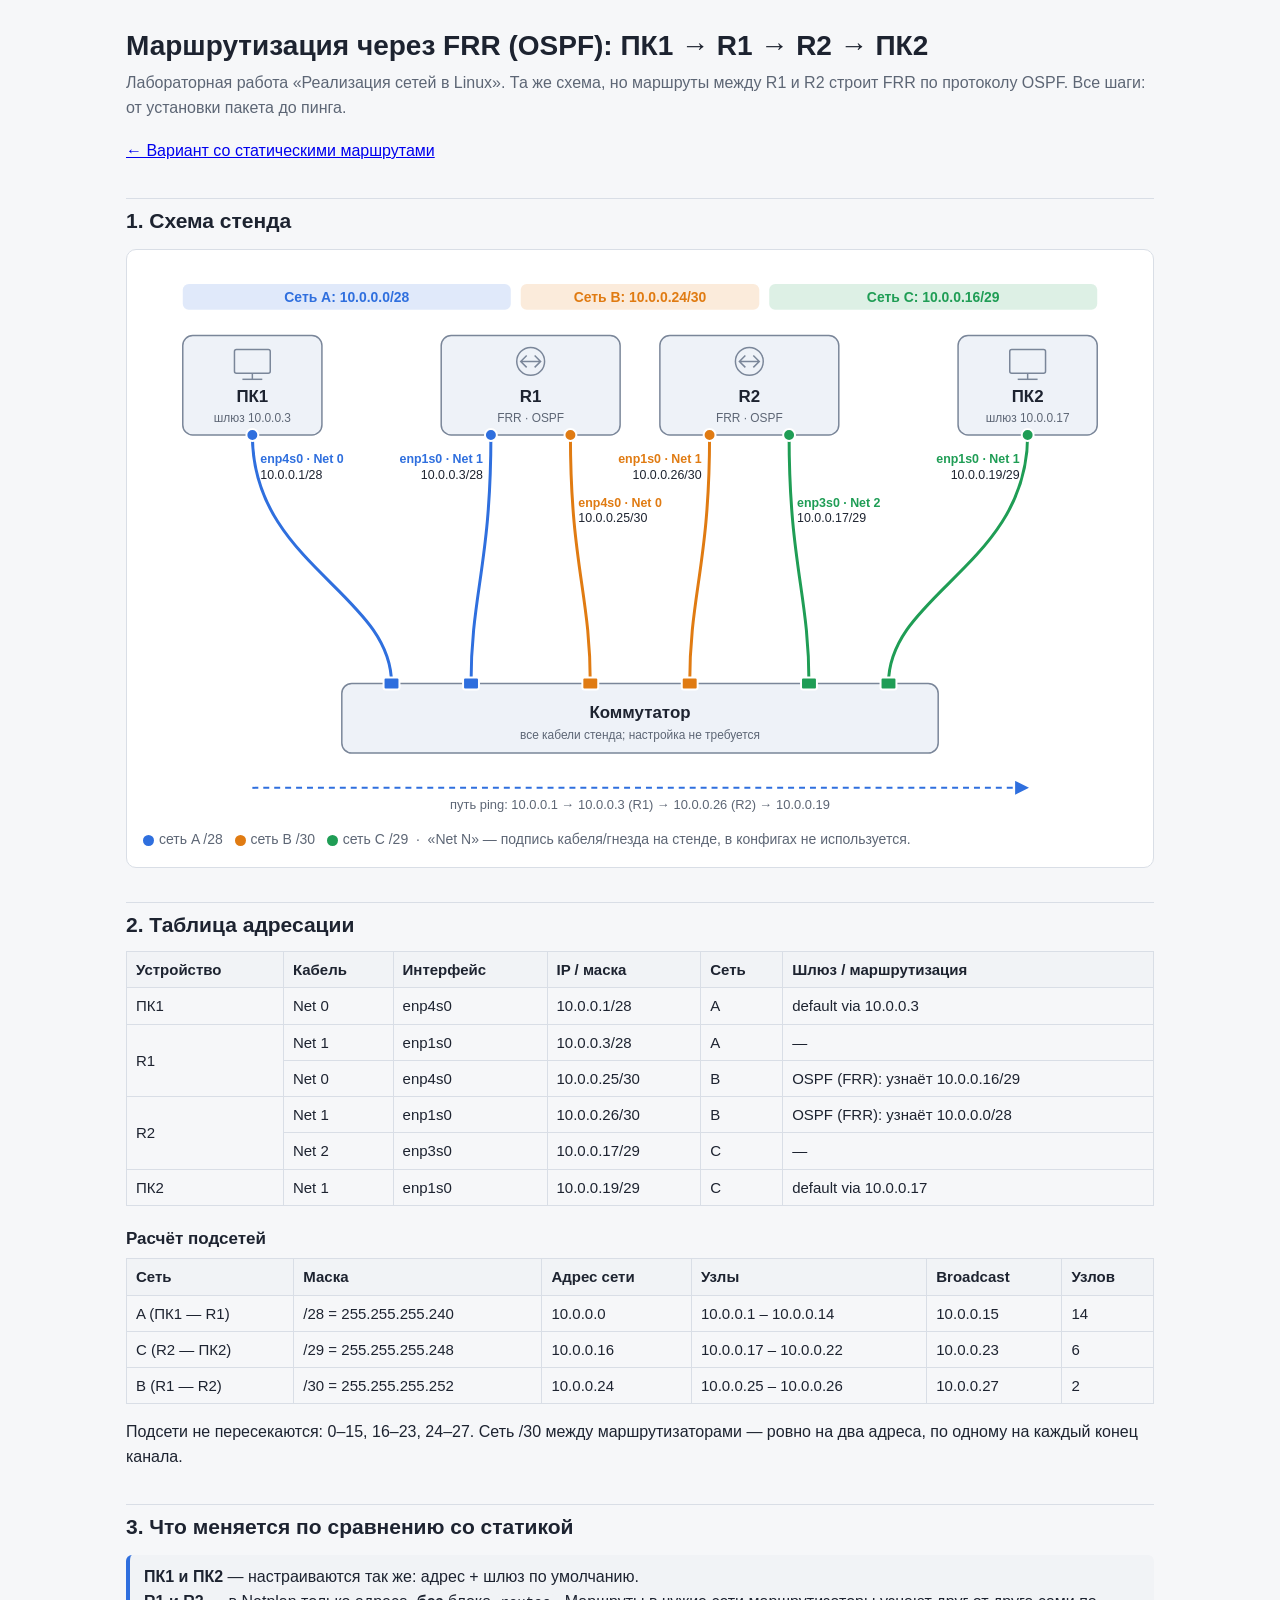
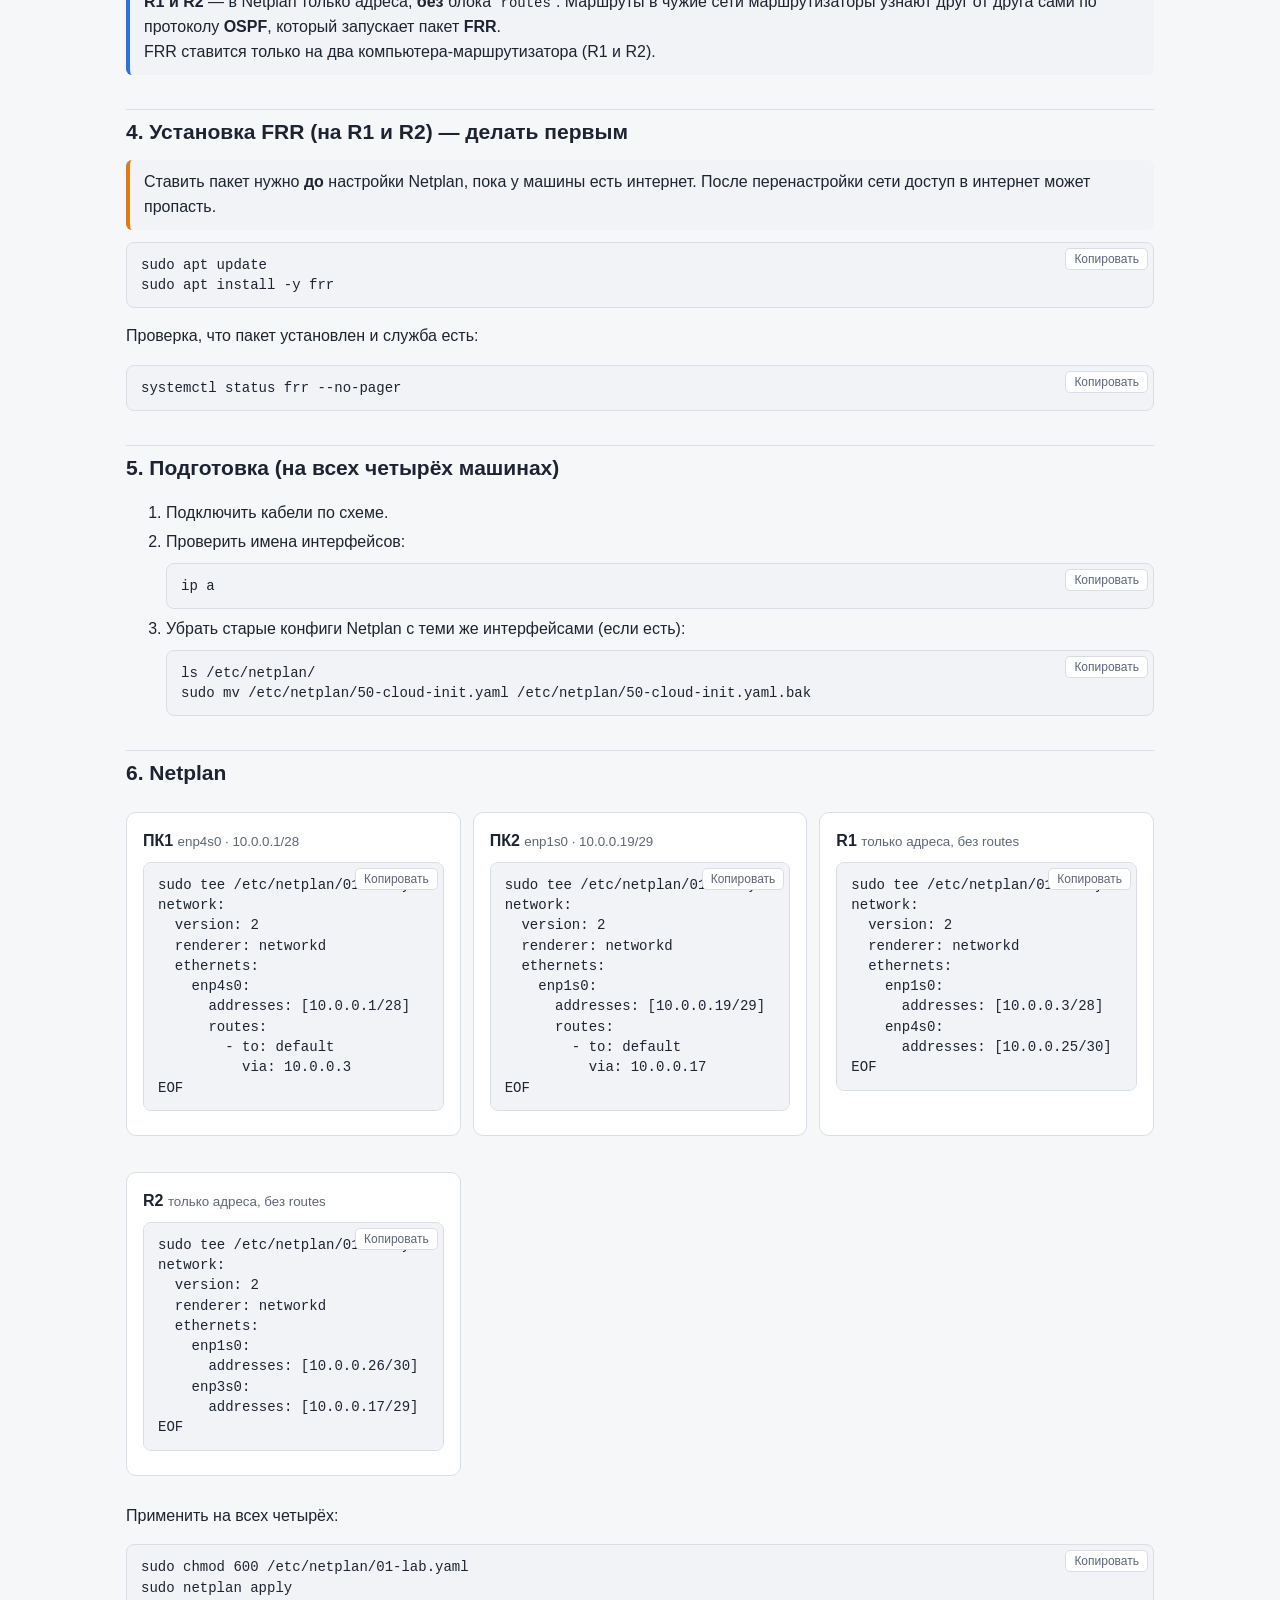
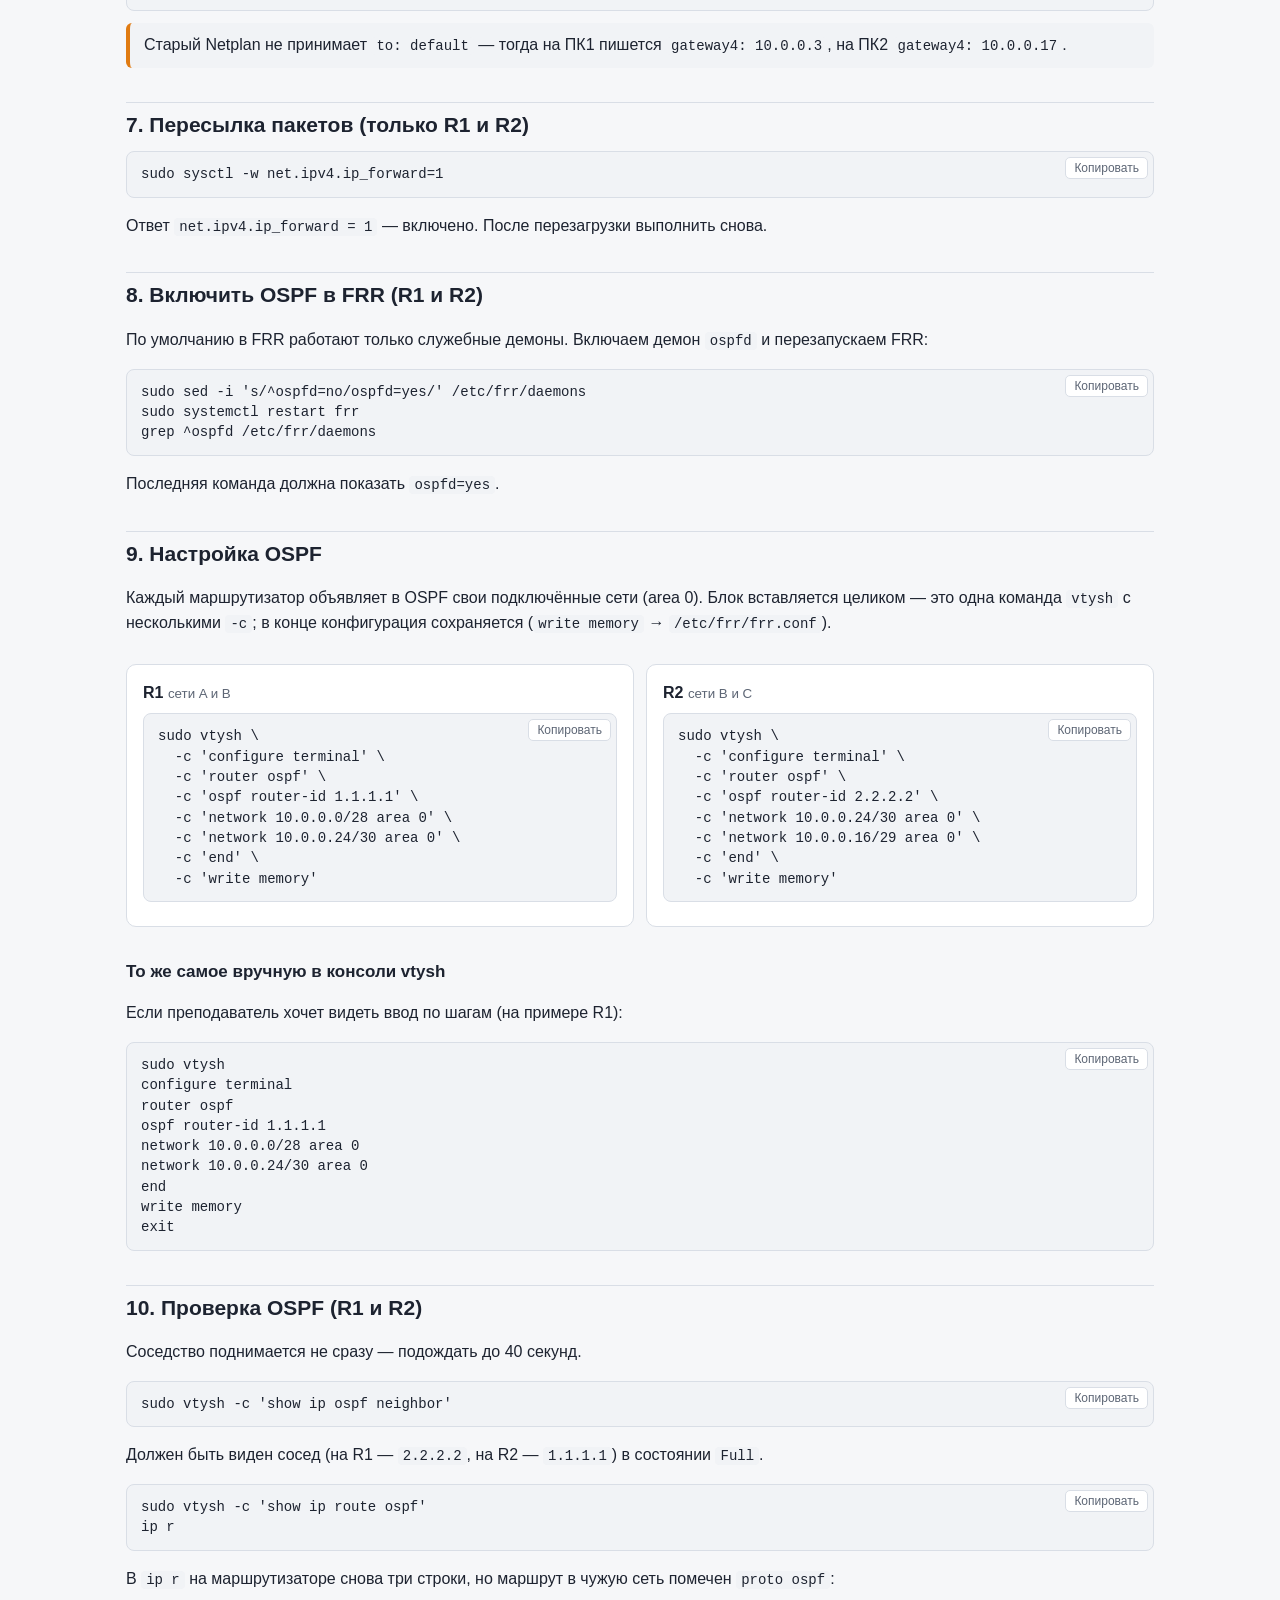
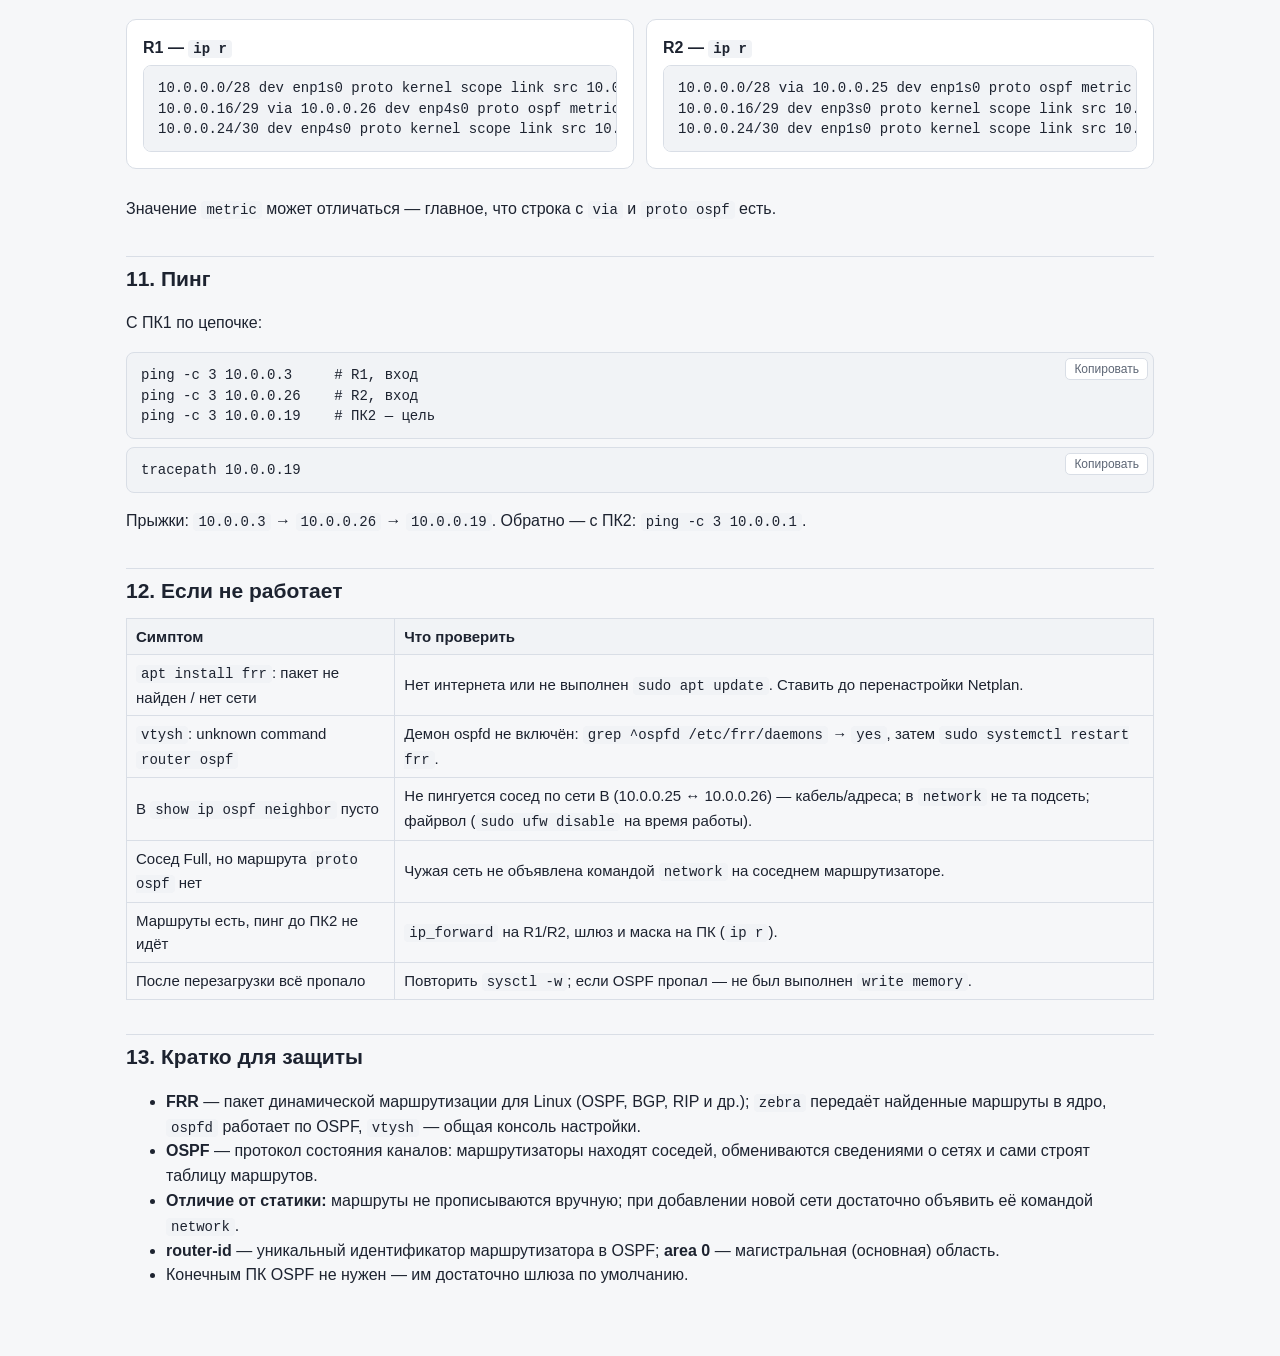
==== frr.html @ 41b683c4 "Гайд: маршрутизация через FRR (OSPF)" ====
<!doctype html>
<html lang="ru">
<head>
<meta charset="utf-8">
<meta name="viewport" content="width=device-width, initial-scale=1">
<title>Маршрутизация через FRR</title>
<style>
:root{
  --bg:#f6f7f9; --card:#ffffff; --text:#1d2330; --muted:#5d6675; --line:#d9dee6;
  --code:#f1f3f6; --accent:#2f6fde;
  --n28:#2f6fde; --n30:#e07b12; --n29:#1f9d55; --dev:#eef2f8; --devstroke:#7a8699;
}
@media (prefers-color-scheme: dark){
  :root:not([data-theme="light"]){
    --bg:#14171c; --card:#1c2027; --text:#e6e9ee; --muted:#9aa3b2; --line:#323946;
    --code:#242a33; --accent:#6c9cff;
    --n28:#6c9cff; --n30:#ffa64d; --n29:#4fd18b; --dev:#262c36; --devstroke:#7d889b;
  }
}
*{box-sizing:border-box}
body{margin:0;background:var(--bg);color:var(--text);font:16px/1.55 "Segoe UI",Roboto,Arial,sans-serif}
main{max-width:1060px;margin:0 auto;padding:24px 16px 60px}
h1{font-size:28px;margin:0 0 4px}
h2{font-size:21px;margin:34px 0 10px;padding-top:6px;border-top:1px solid var(--line)}
h3{font-size:17px;margin:20px 0 6px}
.sub{color:var(--muted);margin:0 0 18px}
.card{background:var(--card);border:1px solid var(--line);border-radius:10px;padding:16px;margin:12px 0}
table{border-collapse:collapse;width:100%;font-size:15px}
th,td{border:1px solid var(--line);padding:6px 9px;text-align:left}
th{background:var(--code)}
.tbl{overflow-x:auto}
code{background:var(--code);padding:1px 5px;border-radius:4px;font-family:Consolas,"Cascadia Mono",monospace;font-size:14px}
.pre{position:relative;margin:8px 0}
pre{background:var(--code);border:1px solid var(--line);border-radius:8px;padding:12px 14px;overflow-x:auto;margin:0;
    font-family:Consolas,"Cascadia Mono",monospace;font-size:14px;line-height:1.45}
.copy{position:absolute;top:6px;right:6px;font-size:12px;padding:3px 8px;border:1px solid var(--line);
      border-radius:5px;background:var(--card);color:var(--muted);cursor:pointer}
.copy:hover{color:var(--text)}
.dot{display:inline-block;width:11px;height:11px;border-radius:50%;margin-right:5px;vertical-align:middle}
.note{border-left:4px solid var(--accent);background:var(--code);padding:10px 14px;border-radius:6px;margin:12px 0}
.warn{border-left-color:var(--n30)}
.grid{display:grid;grid-template-columns:repeat(auto-fit,minmax(300px,1fr));gap:12px}
.dev-title{font-weight:600;margin:0 0 4px}
.dev-title small{color:var(--muted);font-weight:400}
svg{width:100%;height:auto;display:block}
svg text{fill:var(--text);font-family:"Segoe UI",Roboto,Arial,sans-serif}
svg .muted{fill:var(--muted)}
ol li{margin:4px 0}
@media print{.copy{display:none}body{background:#fff}}
</style>
</head>
<body>
<main>
<h1>Маршрутизация через FRR (OSPF): ПК1 → R1 → R2 → ПК2</h1>
<p class="sub">Лабораторная работа «Реализация сетей в Linux». Та же схема, но маршруты между R1 и R2 строит FRR по протоколу OSPF. Все шаги: от установки пакета до пинга.</p>
<p class="sub"><a href="./">← Вариант со статическими маршрутами</a></p>


<h2>1. Схема стенда</h2>
<div class="card">
<svg viewBox="0 0 1000 560" role="img" aria-label="Схема: ПК1, маршрутизаторы R1 и R2, ПК2, все кабели подключены к коммутатору">
  <!-- Логические подсети (полосы сверху) -->
  <rect x="40" y="18" width="330" height="26" rx="6" fill="var(--n28)" opacity=".15"/>
  <text x="205" y="36" text-anchor="middle" font-size="14" font-weight="600" fill="var(--n28)" style="fill:var(--n28)">Сеть A: 10.0.0.0/28</text>
  <rect x="380" y="18" width="240" height="26" rx="6" fill="var(--n30)" opacity=".15"/>
  <text x="500" y="36" text-anchor="middle" font-size="14" font-weight="600" style="fill:var(--n30)">Сеть B: 10.0.0.24/30</text>
  <rect x="630" y="18" width="330" height="26" rx="6" fill="var(--n29)" opacity=".15"/>
  <text x="795" y="36" text-anchor="middle" font-size="14" font-weight="600" style="fill:var(--n29)">Сеть C: 10.0.0.16/29</text>

  <!-- Кабели к коммутатору -->
  <g stroke-width="3" fill="none">
    <path d="M110 170 C110 300 250 330 250 420" stroke="var(--n28)"/>
    <path d="M350 170 C350 300 330 330 330 420" stroke="var(--n28)"/>
    <path d="M430 170 C430 300 450 330 450 420" stroke="var(--n30)"/>
    <path d="M570 170 C570 300 550 330 550 420" stroke="var(--n30)"/>
    <path d="M650 170 C650 300 670 330 670 420" stroke="var(--n29)"/>
    <path d="M890 170 C890 300 750 330 750 420" stroke="var(--n29)"/>
  </g>

  <!-- Устройства -->
  <g stroke="var(--devstroke)" stroke-width="1.5" fill="var(--dev)">
    <rect x="40" y="70" width="140" height="100" rx="10"/>
    <rect x="300" y="70" width="180" height="100" rx="10"/>
    <rect x="520" y="70" width="180" height="100" rx="10"/>
    <rect x="820" y="70" width="140" height="100" rx="10"/>
  </g>
  <!-- значки -->
  <g stroke="var(--devstroke)" stroke-width="1.5" fill="none">
    <rect x="92" y="84" width="36" height="24" rx="2"/><line x1="110" y1="108" x2="110" y2="114"/><line x1="100" y1="114" x2="120" y2="114"/>
    <rect x="872" y="84" width="36" height="24" rx="2"/><line x1="890" y1="108" x2="890" y2="114"/><line x1="880" y1="114" x2="900" y2="114"/>
    <circle cx="390" cy="96" r="14"/><path d="M380 96h20M394 90l6 6-6 6M386 90l-6 6 6 6"/>
    <circle cx="610" cy="96" r="14"/><path d="M600 96h20M614 90l6 6-6 6M606 90l-6 6 6 6"/>
  </g>
  <text x="110" y="137" text-anchor="middle" font-size="17" font-weight="700">ПК1</text>
  <text x="110" y="157" text-anchor="middle" font-size="12" class="muted">шлюз 10.0.0.3</text>
  <text x="390" y="137" text-anchor="middle" font-size="17" font-weight="700">R1</text>
  <text x="390" y="157" text-anchor="middle" font-size="12" class="muted">FRR · OSPF</text>
  <text x="610" y="137" text-anchor="middle" font-size="17" font-weight="700">R2</text>
  <text x="610" y="157" text-anchor="middle" font-size="12" class="muted">FRR · OSPF</text>
  <text x="890" y="137" text-anchor="middle" font-size="17" font-weight="700">ПК2</text>
  <text x="890" y="157" text-anchor="middle" font-size="12" class="muted">шлюз 10.0.0.17</text>

  <!-- Порты на устройствах -->
  <g stroke="var(--card)" stroke-width="2">
    <circle cx="110" cy="170" r="6" fill="var(--n28)"/>
    <circle cx="350" cy="170" r="6" fill="var(--n28)"/>
    <circle cx="430" cy="170" r="6" fill="var(--n30)"/>
    <circle cx="570" cy="170" r="6" fill="var(--n30)"/>
    <circle cx="650" cy="170" r="6" fill="var(--n29)"/>
    <circle cx="890" cy="170" r="6" fill="var(--n29)"/>
  </g>

  <!-- Подписи интерфейсов -->
  <g font-size="12.5">
    <text x="118" y="198" font-weight="700" style="fill:var(--n28)">enp4s0 · Net 0</text>
    <text x="118" y="214">10.0.0.1/28</text>

    <text x="342" y="198" text-anchor="end" font-weight="700" style="fill:var(--n28)">enp1s0 · Net 1</text>
    <text x="342" y="214" text-anchor="end">10.0.0.3/28</text>

    <text x="438" y="242" font-weight="700" style="fill:var(--n30)">enp4s0 · Net 0</text>
    <text x="438" y="258">10.0.0.25/30</text>

    <text x="562" y="198" text-anchor="end" font-weight="700" style="fill:var(--n30)">enp1s0 · Net 1</text>
    <text x="562" y="214" text-anchor="end">10.0.0.26/30</text>

    <text x="658" y="242" font-weight="700" style="fill:var(--n29)">enp3s0 · Net 2</text>
    <text x="658" y="258">10.0.0.17/29</text>

    <text x="882" y="198" text-anchor="end" font-weight="700" style="fill:var(--n29)">enp1s0 · Net 1</text>
    <text x="882" y="214" text-anchor="end">10.0.0.19/29</text>
  </g>

  <!-- Коммутатор -->
  <rect x="200" y="420" width="600" height="70" rx="10" fill="var(--dev)" stroke="var(--devstroke)" stroke-width="1.5"/>
  <g stroke="var(--card)" stroke-width="2">
    <rect x="242" y="414" width="16" height="12" rx="2" fill="var(--n28)"/>
    <rect x="322" y="414" width="16" height="12" rx="2" fill="var(--n28)"/>
    <rect x="442" y="414" width="16" height="12" rx="2" fill="var(--n30)"/>
    <rect x="542" y="414" width="16" height="12" rx="2" fill="var(--n30)"/>
    <rect x="662" y="414" width="16" height="12" rx="2" fill="var(--n29)"/>
    <rect x="742" y="414" width="16" height="12" rx="2" fill="var(--n29)"/>
  </g>
  <text x="500" y="455" text-anchor="middle" font-size="17" font-weight="700">Коммутатор</text>
  <text x="500" y="476" text-anchor="middle" font-size="12" class="muted">все кабели стенда; настройка не требуется</text>

  <!-- Путь пинга -->
  <g font-size="13">
    <path d="M110 525 H890" stroke="var(--accent)" stroke-width="2" stroke-dasharray="6 5" fill="none" marker-end="url(#arr)"/>
    <text x="500" y="546" text-anchor="middle" class="muted">путь ping: 10.0.0.1 → 10.0.0.3 (R1) → 10.0.0.26 (R2) → 10.0.0.19</text>
  </g>
  <defs><marker id="arr" viewBox="0 0 10 10" refX="9" refY="5" markerWidth="7" markerHeight="7" orient="auto"><path d="M0 0L10 5L0 10z" fill="var(--accent)"/></marker></defs>
</svg>
<p style="margin:6px 0 0;font-size:14px;color:var(--muted)">
<span class="dot" style="background:var(--n28)"></span>сеть A /28 &nbsp;
<span class="dot" style="background:var(--n30)"></span>сеть B /30 &nbsp;
<span class="dot" style="background:var(--n29)"></span>сеть C /29 &nbsp;·&nbsp; «Net N» — подпись кабеля/гнезда на стенде, в конфигах не используется.
</p>
</div>

<h2>2. Таблица адресации</h2>
<div class="tbl"><table>
<tr><th>Устройство</th><th>Кабель</th><th>Интерфейс</th><th>IP / маска</th><th>Сеть</th><th>Шлюз / маршрутизация</th></tr>
<tr><td>ПК1</td><td>Net 0</td><td>enp4s0</td><td>10.0.0.1/28</td><td>A</td><td>default via 10.0.0.3</td></tr>
<tr><td rowspan="2">R1</td><td>Net 1</td><td>enp1s0</td><td>10.0.0.3/28</td><td>A</td><td>—</td></tr>
<tr><td>Net 0</td><td>enp4s0</td><td>10.0.0.25/30</td><td>B</td><td>OSPF (FRR): узнаёт 10.0.0.16/29</td></tr>
<tr><td rowspan="2">R2</td><td>Net 1</td><td>enp1s0</td><td>10.0.0.26/30</td><td>B</td><td>OSPF (FRR): узнаёт 10.0.0.0/28</td></tr>
<tr><td>Net 2</td><td>enp3s0</td><td>10.0.0.17/29</td><td>C</td><td>—</td></tr>
<tr><td>ПК2</td><td>Net 1</td><td>enp1s0</td><td>10.0.0.19/29</td><td>C</td><td>default via 10.0.0.17</td></tr>
</table></div>

<h3>Расчёт подсетей</h3>
<div class="tbl"><table>
<tr><th>Сеть</th><th>Маска</th><th>Адрес сети</th><th>Узлы</th><th>Broadcast</th><th>Узлов</th></tr>
<tr><td>A (ПК1 — R1)</td><td>/28 = 255.255.255.240</td><td>10.0.0.0</td><td>10.0.0.1 – 10.0.0.14</td><td>10.0.0.15</td><td>14</td></tr>
<tr><td>C (R2 — ПК2)</td><td>/29 = 255.255.255.248</td><td>10.0.0.16</td><td>10.0.0.17 – 10.0.0.22</td><td>10.0.0.23</td><td>6</td></tr>
<tr><td>B (R1 — R2)</td><td>/30 = 255.255.255.252</td><td>10.0.0.24</td><td>10.0.0.25 – 10.0.0.26</td><td>10.0.0.27</td><td>2</td></tr>
</table></div>
<p>Подсети не пересекаются: 0–15, 16–23, 24–27. Сеть /30 между маршрутизаторами — ровно на два адреса, по одному на каждый конец канала.</p>

<h2>3. Что меняется по сравнению со статикой</h2>
<div class="note">
<b>ПК1 и ПК2</b> — настраиваются так же: адрес + шлюз по умолчанию.<br>
<b>R1 и R2</b> — в Netplan только адреса, <b>без</b> блока <code>routes</code>. Маршруты в чужие сети маршрутизаторы узнают друг от друга сами по протоколу <b>OSPF</b>, который запускает пакет <b>FRR</b>.<br>
FRR ставится только на два компьютера-маршрутизатора (R1 и R2).
</div>

<h2>4. Установка FRR (на R1 и R2) — делать первым</h2>
<div class="note warn">Ставить пакет нужно <b>до</b> настройки Netplan, пока у машины есть интернет. После перенастройки сети доступ в интернет может пропасть.</div>
<div class="pre"><pre>sudo apt update
sudo apt install -y frr</pre></div>
<p>Проверка, что пакет установлен и служба есть:</p>
<div class="pre"><pre>systemctl status frr --no-pager</pre></div>

<h2>5. Подготовка (на всех четырёх машинах)</h2>
<ol>
<li>Подключить кабели по схеме.</li>
<li>Проверить имена интерфейсов:
<div class="pre"><pre>ip a</pre></div></li>
<li>Убрать старые конфиги Netplan с теми же интерфейсами (если есть):
<div class="pre"><pre>ls /etc/netplan/
sudo mv /etc/netplan/50-cloud-init.yaml /etc/netplan/50-cloud-init.yaml.bak</pre></div></li>
</ol>

<h2>6. Netplan</h2>
<div class="grid">
<div class="card">
<p class="dev-title">ПК1 <small>enp4s0 · 10.0.0.1/28</small></p>
<div class="pre"><pre>sudo tee /etc/netplan/01-lab.yaml &gt; /dev/null &lt;&lt;'EOF'
network:
  version: 2
  renderer: networkd
  ethernets:
    enp4s0:
      addresses: [10.0.0.1/28]
      routes:
        - to: default
          via: 10.0.0.3
EOF</pre></div>
</div>
<div class="card">
<p class="dev-title">ПК2 <small>enp1s0 · 10.0.0.19/29</small></p>
<div class="pre"><pre>sudo tee /etc/netplan/01-lab.yaml &gt; /dev/null &lt;&lt;'EOF'
network:
  version: 2
  renderer: networkd
  ethernets:
    enp1s0:
      addresses: [10.0.0.19/29]
      routes:
        - to: default
          via: 10.0.0.17
EOF</pre></div>
</div>
<div class="card">
<p class="dev-title">R1 <small>только адреса, без routes</small></p>
<div class="pre"><pre>sudo tee /etc/netplan/01-lab.yaml &gt; /dev/null &lt;&lt;'EOF'
network:
  version: 2
  renderer: networkd
  ethernets:
    enp1s0:
      addresses: [10.0.0.3/28]
    enp4s0:
      addresses: [10.0.0.25/30]
EOF</pre></div>
</div>
<div class="card">
<p class="dev-title">R2 <small>только адреса, без routes</small></p>
<div class="pre"><pre>sudo tee /etc/netplan/01-lab.yaml &gt; /dev/null &lt;&lt;'EOF'
network:
  version: 2
  renderer: networkd
  ethernets:
    enp1s0:
      addresses: [10.0.0.26/30]
    enp3s0:
      addresses: [10.0.0.17/29]
EOF</pre></div>
</div>
</div>
<p>Применить на всех четырёх:</p>
<div class="pre"><pre>sudo chmod 600 /etc/netplan/01-lab.yaml
sudo netplan apply</pre></div>
<div class="note warn">Старый Netplan не принимает <code>to: default</code> — тогда на ПК1 пишется <code>gateway4: 10.0.0.3</code>, на ПК2 <code>gateway4: 10.0.0.17</code>.</div>

<h2>7. Пересылка пакетов (только R1 и R2)</h2>
<div class="pre"><pre>sudo sysctl -w net.ipv4.ip_forward=1</pre></div>
<p>Ответ <code>net.ipv4.ip_forward = 1</code> — включено. После перезагрузки выполнить снова.</p>

<h2>8. Включить OSPF в FRR (R1 и R2)</h2>
<p>По умолчанию в FRR работают только служебные демоны. Включаем демон <code>ospfd</code> и перезапускаем FRR:</p>
<div class="pre"><pre>sudo sed -i 's/^ospfd=no/ospfd=yes/' /etc/frr/daemons
sudo systemctl restart frr
grep ^ospfd /etc/frr/daemons</pre></div>
<p>Последняя команда должна показать <code>ospfd=yes</code>.</p>

<h2>9. Настройка OSPF</h2>
<p>Каждый маршрутизатор объявляет в OSPF свои подключённые сети (area 0). Блок вставляется целиком — это одна команда <code>vtysh</code> с несколькими <code>-c</code>; в конце конфигурация сохраняется (<code>write memory</code> → <code>/etc/frr/frr.conf</code>).</p>
<div class="grid">
<div class="card">
<p class="dev-title">R1 <small>сети A и B</small></p>
<div class="pre"><pre>sudo vtysh \
  -c 'configure terminal' \
  -c 'router ospf' \
  -c 'ospf router-id 1.1.1.1' \
  -c 'network 10.0.0.0/28 area 0' \
  -c 'network 10.0.0.24/30 area 0' \
  -c 'end' \
  -c 'write memory'</pre></div>
</div>
<div class="card">
<p class="dev-title">R2 <small>сети B и C</small></p>
<div class="pre"><pre>sudo vtysh \
  -c 'configure terminal' \
  -c 'router ospf' \
  -c 'ospf router-id 2.2.2.2' \
  -c 'network 10.0.0.24/30 area 0' \
  -c 'network 10.0.0.16/29 area 0' \
  -c 'end' \
  -c 'write memory'</pre></div>
</div>
</div>
<h3>То же самое вручную в консоли vtysh</h3>
<p>Если преподаватель хочет видеть ввод по шагам (на примере R1):</p>
<div class="pre"><pre>sudo vtysh
configure terminal
router ospf
ospf router-id 1.1.1.1
network 10.0.0.0/28 area 0
network 10.0.0.24/30 area 0
end
write memory
exit</pre></div>

<h2>10. Проверка OSPF (R1 и R2)</h2>
<p>Соседство поднимается не сразу — подождать до 40 секунд.</p>
<div class="pre"><pre>sudo vtysh -c 'show ip ospf neighbor'</pre></div>
<p>Должен быть виден сосед (на R1 — <code>2.2.2.2</code>, на R2 — <code>1.1.1.1</code>) в состоянии <code>Full</code>.</p>
<div class="pre"><pre>sudo vtysh -c 'show ip route ospf'
ip r</pre></div>
<p>В <code>ip r</code> на маршрутизаторе снова три строки, но маршрут в чужую сеть помечен <code>proto ospf</code>:</p>
<div class="grid">
<div class="card"><p class="dev-title">R1 — <code>ip r</code></p>
<pre>10.0.0.0/28 dev enp1s0 proto kernel scope link src 10.0.0.3
10.0.0.16/29 via 10.0.0.26 dev enp4s0 proto ospf metric 20
10.0.0.24/30 dev enp4s0 proto kernel scope link src 10.0.0.25</pre></div>
<div class="card"><p class="dev-title">R2 — <code>ip r</code></p>
<pre>10.0.0.0/28 via 10.0.0.25 dev enp1s0 proto ospf metric 20
10.0.0.16/29 dev enp3s0 proto kernel scope link src 10.0.0.17
10.0.0.24/30 dev enp1s0 proto kernel scope link src 10.0.0.26</pre></div>
</div>
<p>Значение <code>metric</code> может отличаться — главное, что строка с <code>via</code> и <code>proto ospf</code> есть.</p>

<h2>11. Пинг</h2>
<p>С ПК1 по цепочке:</p>
<div class="pre"><pre>ping -c 3 10.0.0.3     # R1, вход
ping -c 3 10.0.0.26    # R2, вход
ping -c 3 10.0.0.19    # ПК2 — цель</pre></div>
<div class="pre"><pre>tracepath 10.0.0.19</pre></div>
<p>Прыжки: <code>10.0.0.3</code> → <code>10.0.0.26</code> → <code>10.0.0.19</code>. Обратно — с ПК2: <code>ping -c 3 10.0.0.1</code>.</p>

<h2>12. Если не работает</h2>
<div class="tbl"><table>
<tr><th>Симптом</th><th>Что проверить</th></tr>
<tr><td><code>apt install frr</code>: пакет не найден / нет сети</td><td>Нет интернета или не выполнен <code>sudo apt update</code>. Ставить до перенастройки Netplan.</td></tr>
<tr><td><code>vtysh</code>: unknown command <code>router ospf</code></td><td>Демон ospfd не включён: <code>grep ^ospfd /etc/frr/daemons</code> → <code>yes</code>, затем <code>sudo systemctl restart frr</code>.</td></tr>
<tr><td>В <code>show ip ospf neighbor</code> пусто</td><td>Не пингуется сосед по сети B (10.0.0.25 ↔ 10.0.0.26) — кабель/адреса; в <code>network</code> не та подсеть; файрвол (<code>sudo ufw disable</code> на время работы).</td></tr>
<tr><td>Сосед Full, но маршрута <code>proto ospf</code> нет</td><td>Чужая сеть не объявлена командой <code>network</code> на соседнем маршрутизаторе.</td></tr>
<tr><td>Маршруты есть, пинг до ПК2 не идёт</td><td><code>ip_forward</code> на R1/R2, шлюз и маска на ПК (<code>ip r</code>).</td></tr>
<tr><td>После перезагрузки всё пропало</td><td>Повторить <code>sysctl -w</code>; если OSPF пропал — не был выполнен <code>write memory</code>.</td></tr>
</table></div>

<h2>13. Кратко для защиты</h2>
<ul>
<li><b>FRR</b> — пакет динамической маршрутизации для Linux (OSPF, BGP, RIP и др.); <code>zebra</code> передаёт найденные маршруты в ядро, <code>ospfd</code> работает по OSPF, <code>vtysh</code> — общая консоль настройки.</li>
<li><b>OSPF</b> — протокол состояния каналов: маршрутизаторы находят соседей, обмениваются сведениями о сетях и сами строят таблицу маршрутов.</li>
<li><b>Отличие от статики:</b> маршруты не прописываются вручную; при добавлении новой сети достаточно объявить её командой <code>network</code>.</li>
<li><b>router-id</b> — уникальный идентификатор маршрутизатора в OSPF; <b>area 0</b> — магистральная (основная) область.</li>
<li>Конечным ПК OSPF не нужен — им достаточно шлюза по умолчанию.</li>
</ul>
</main>
<script>
// Кнопки «Копировать» для блоков команд (комментарии после # не копируются)
document.querySelectorAll('.pre').forEach(function (box) {
  var b = document.createElement('button');
  b.className = 'copy'; b.textContent = 'Копировать';
  b.onclick = function () {
    var text = box.querySelector('pre').innerText.split('\n')
      .map(function (l) { return l.replace(/\s+#\s.*$/, ''); }).join('\n');
    try {
      navigator.clipboard.writeText(text).then(function () {
        b.textContent = 'Скопировано'; setTimeout(function () { b.textContent = 'Копировать'; }, 1500);
      });
    } catch (e) {}
  };
  box.appendChild(b);
});
</script>
</body>
</html>
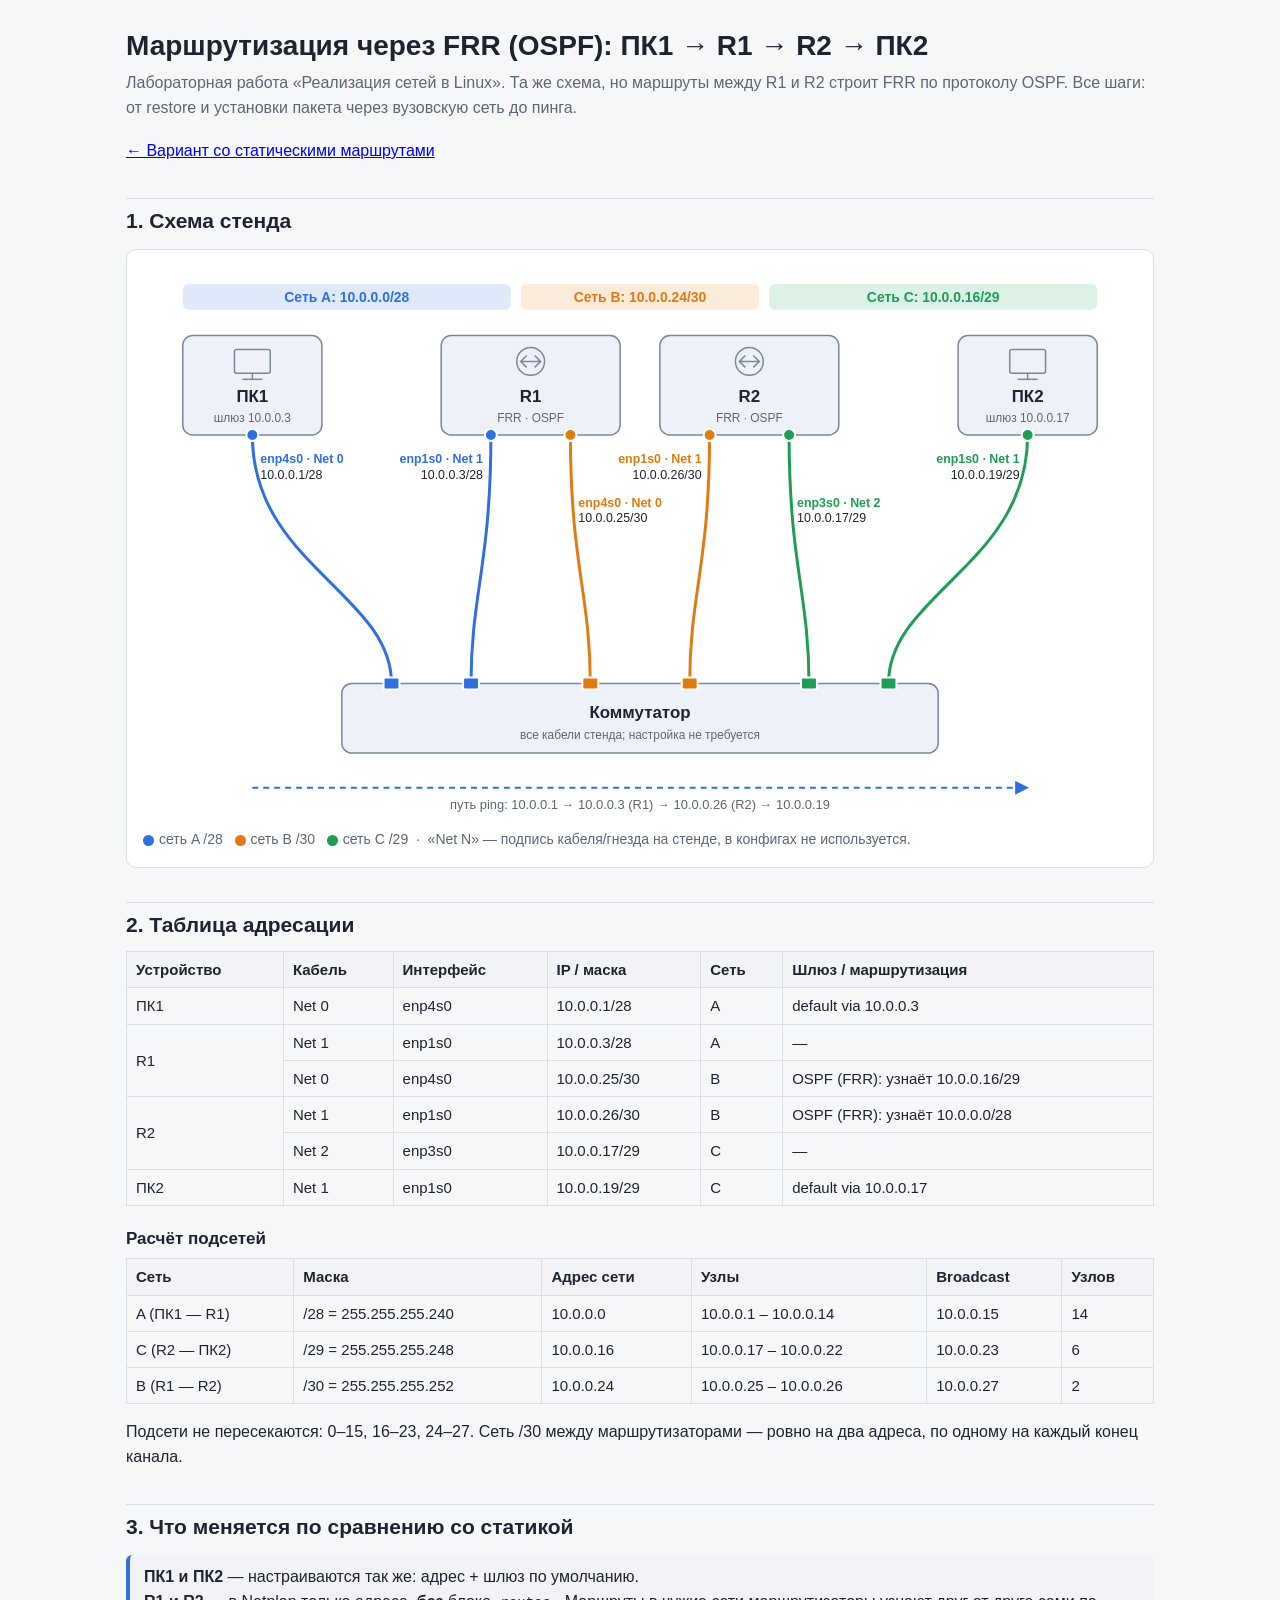
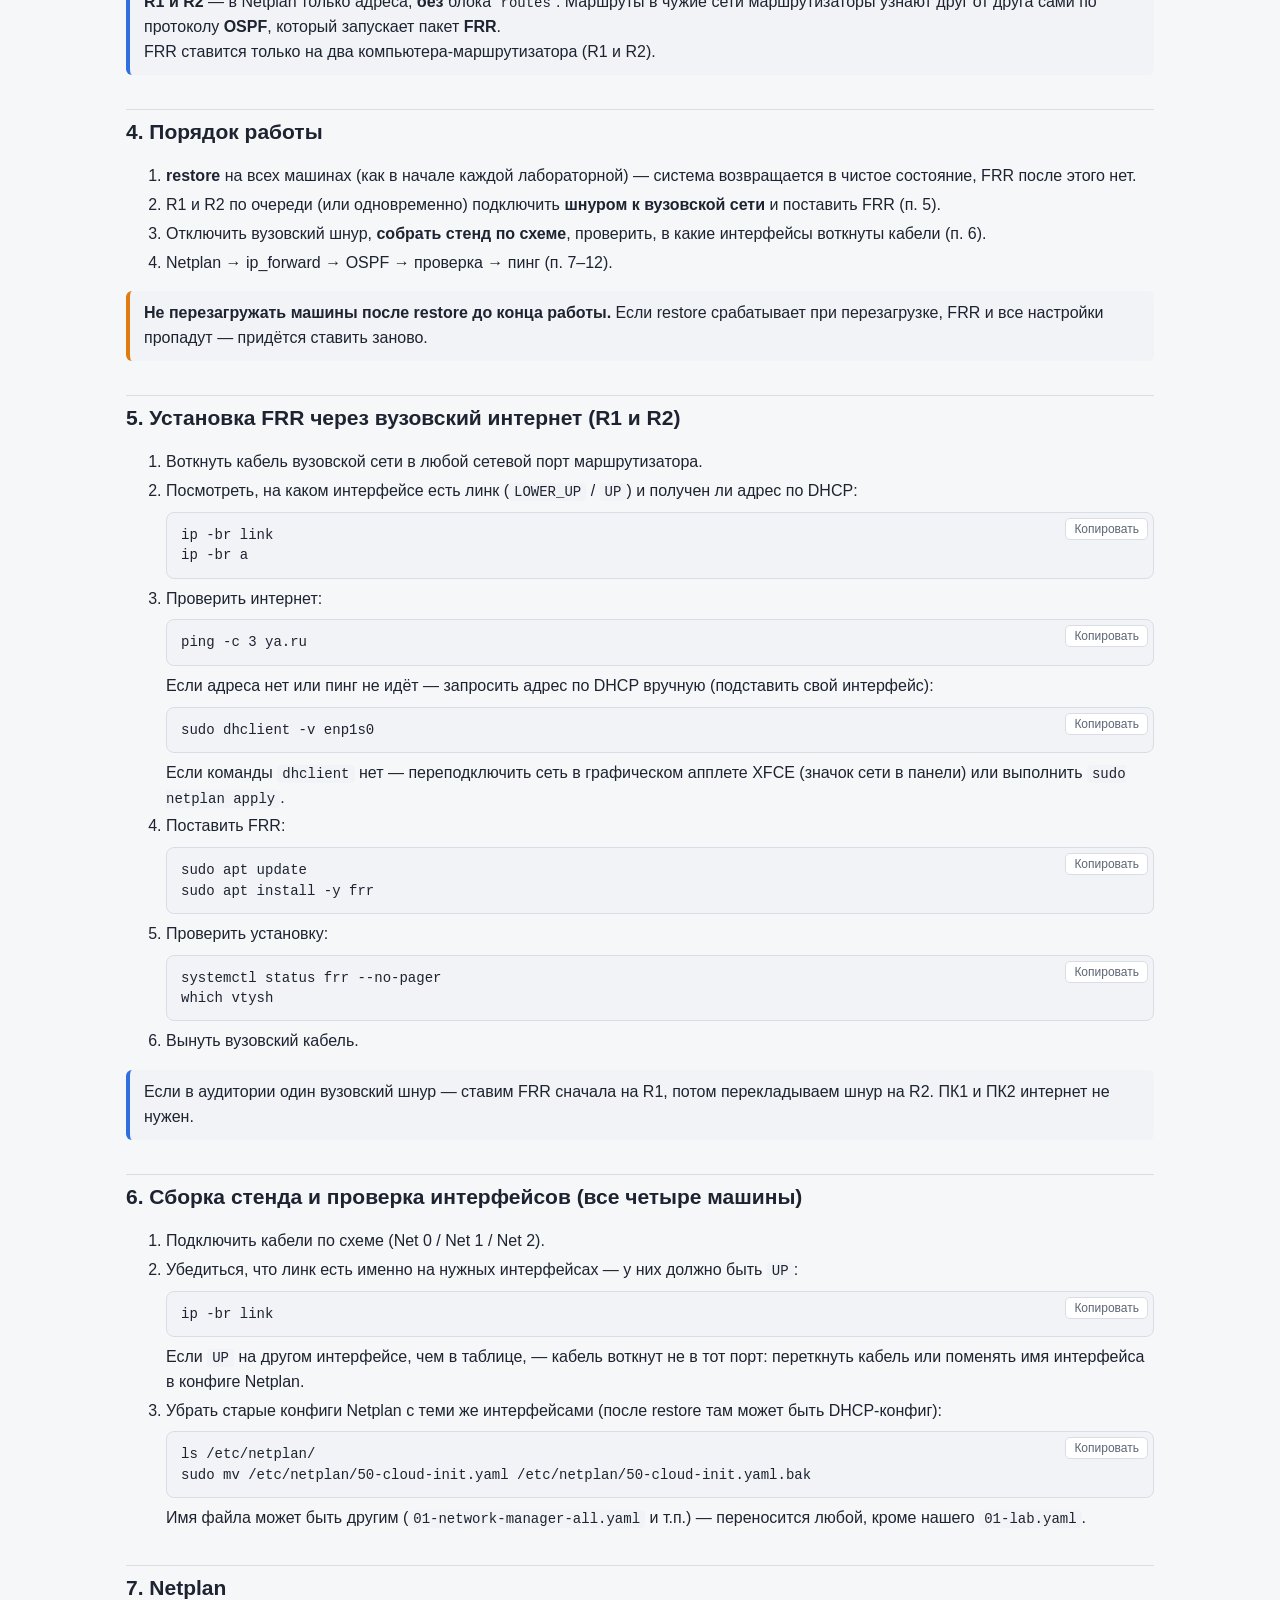
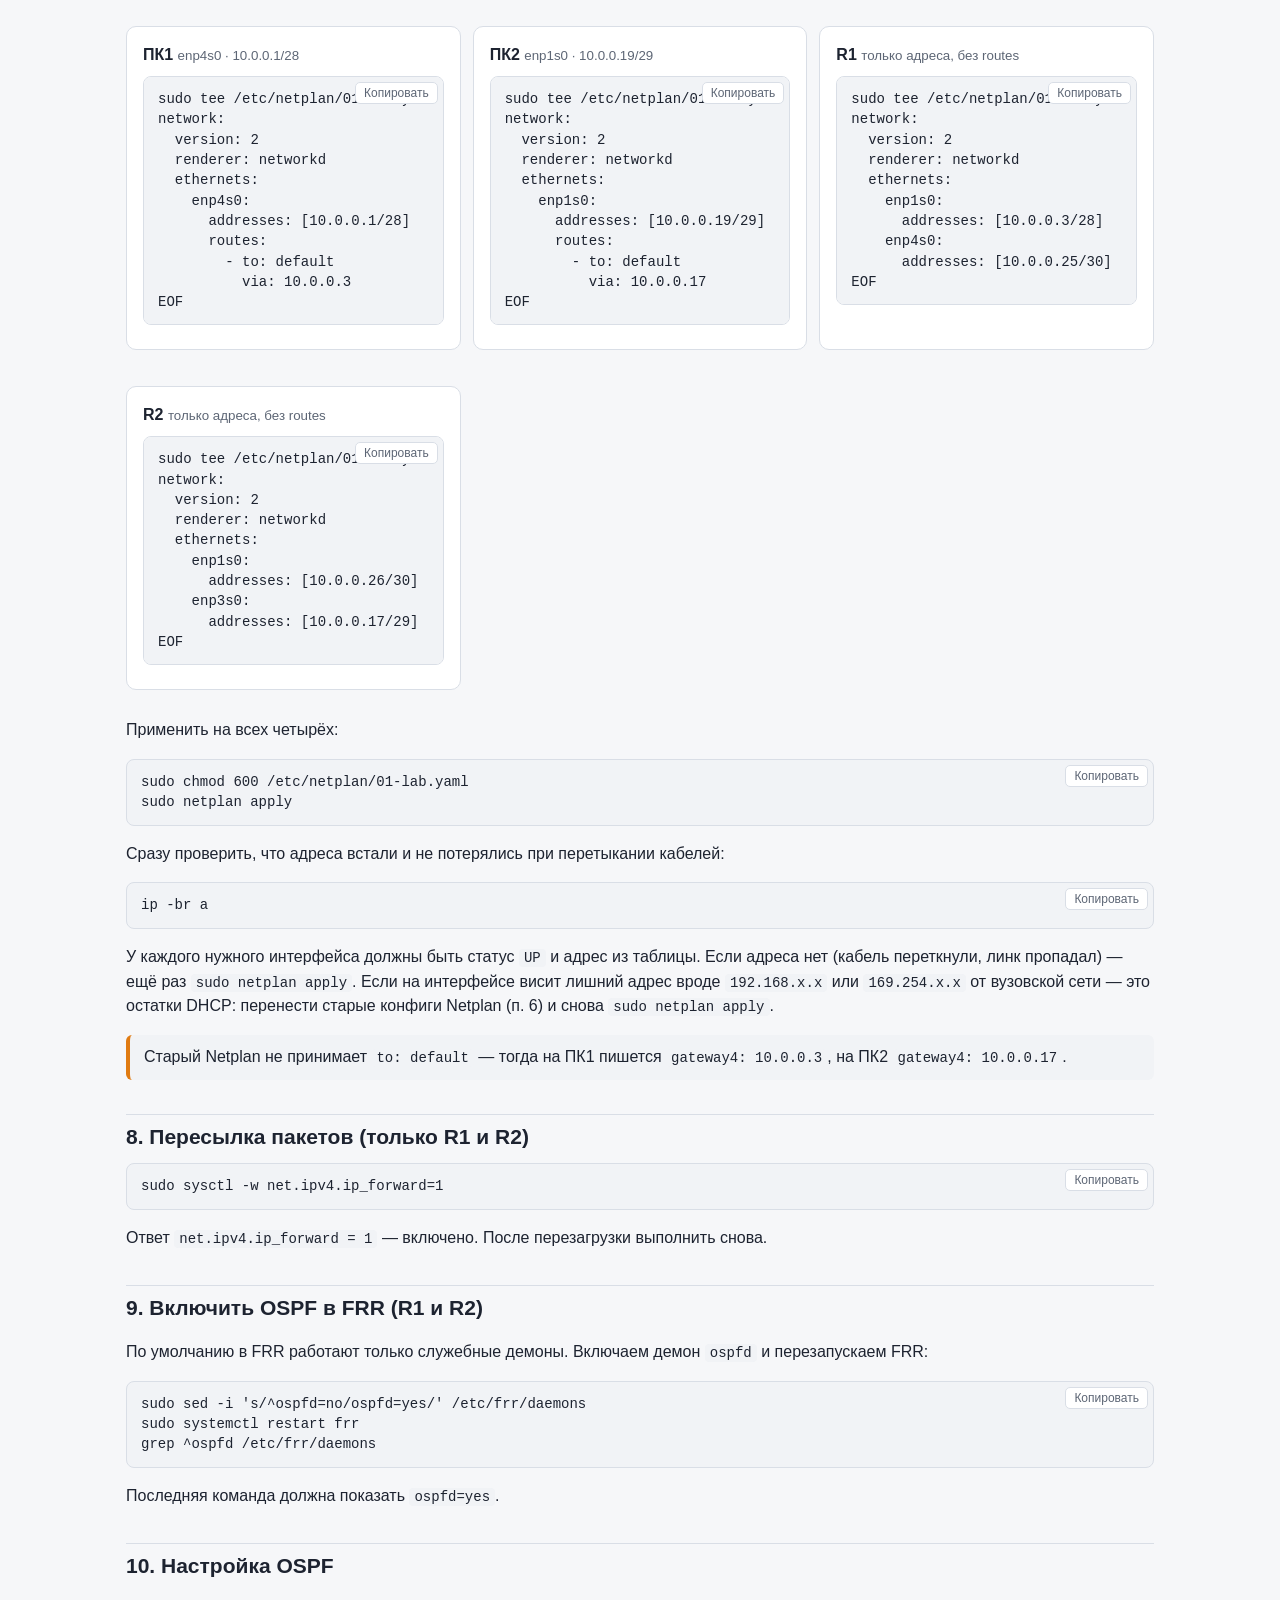
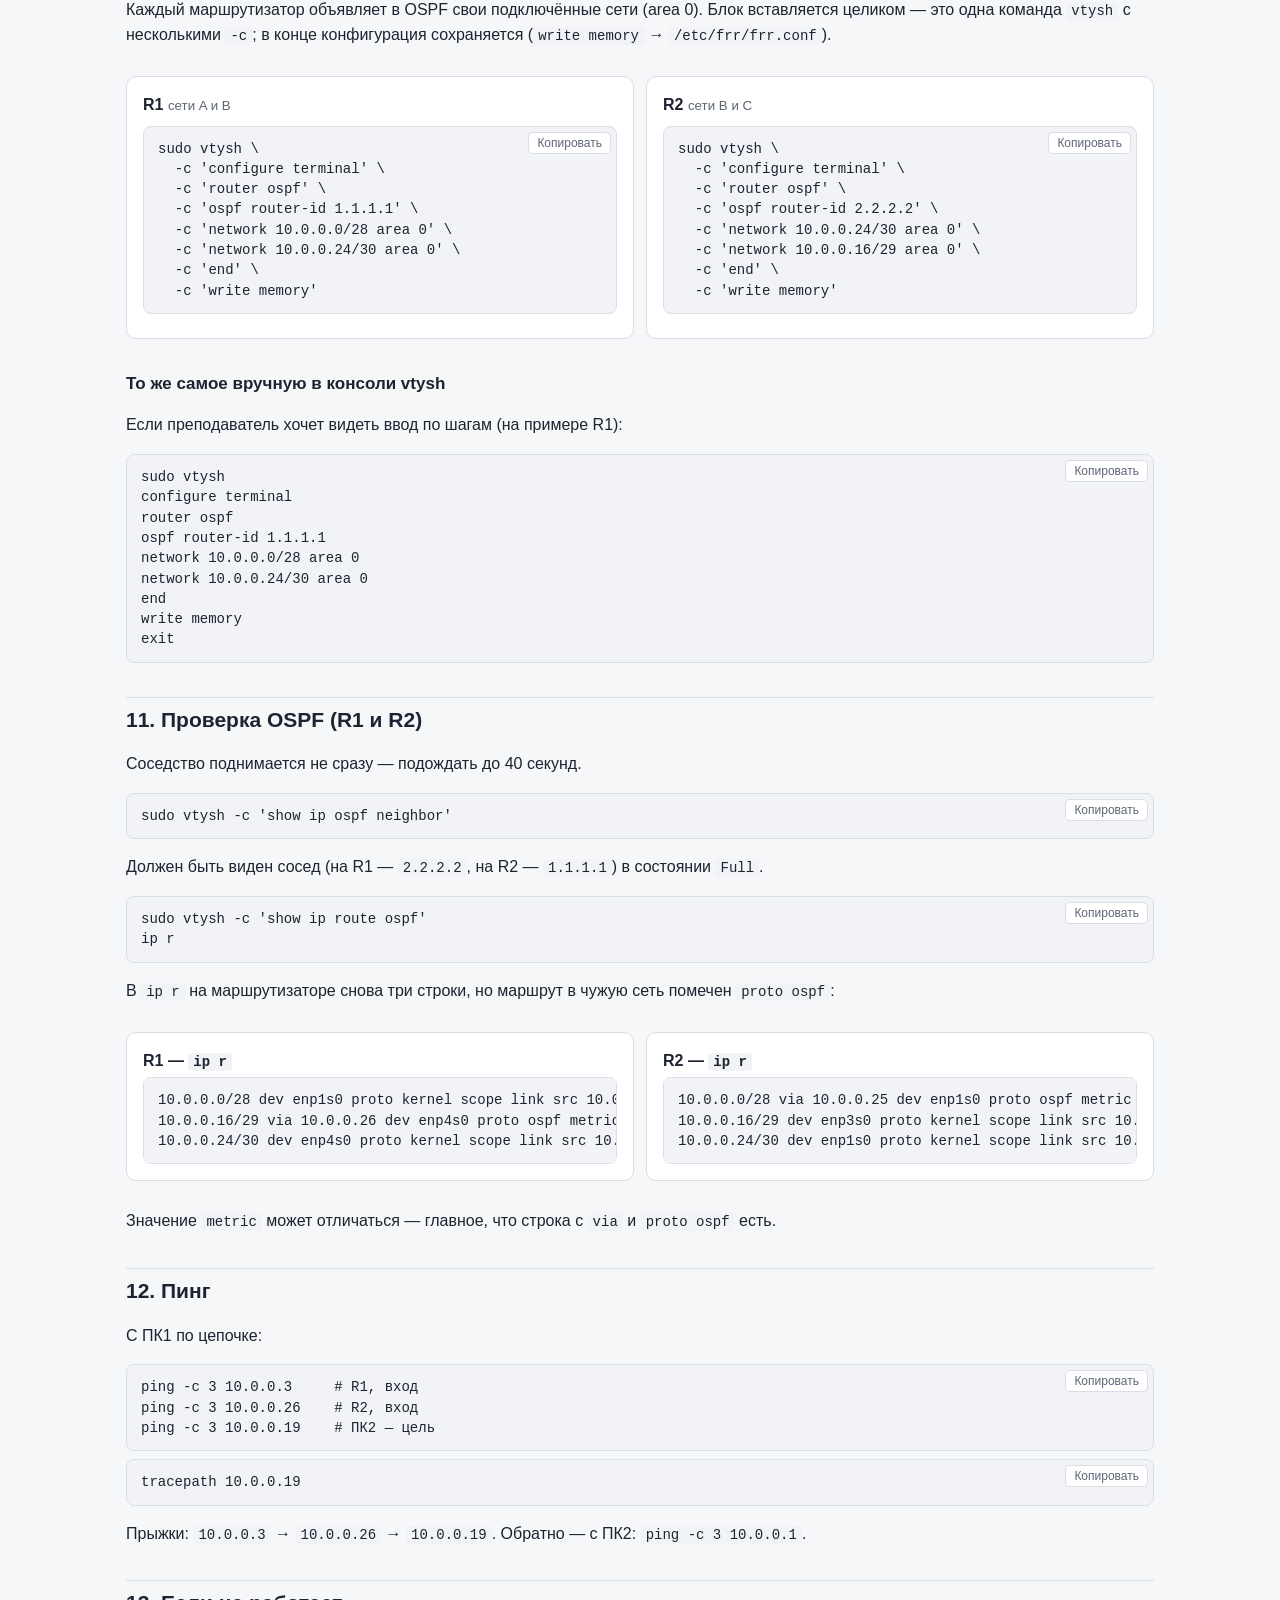
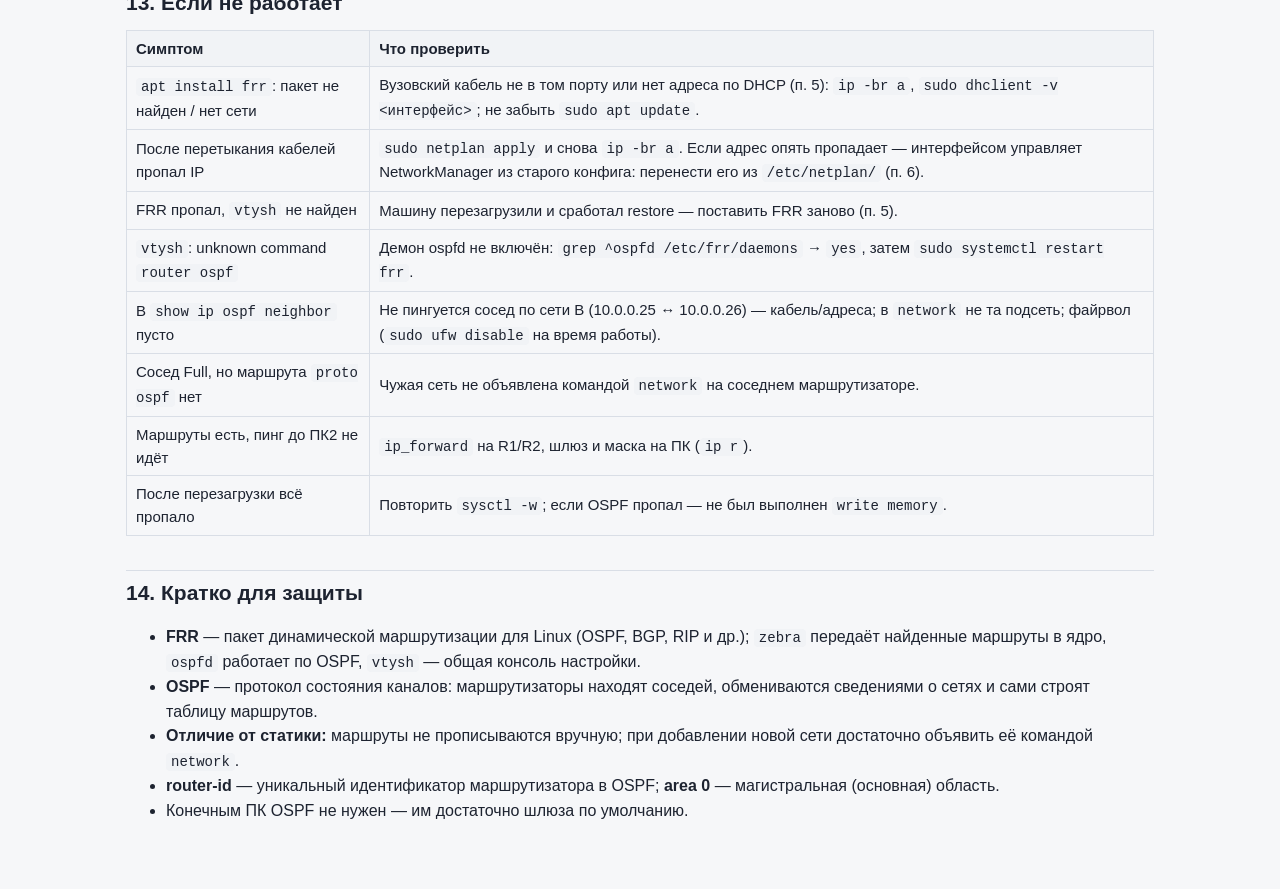
==== commit 0c116669: "FRR-гайд: restore, установка через вузовскую сеть, проверка IP после перекоммутации" ====
--- a/frr.html
+++ b/frr.html
@@ -52,7 +52,7 @@
 <body>
 <main>
 <h1>Маршрутизация через FRR (OSPF): ПК1 → R1 → R2 → ПК2</h1>
-<p class="sub">Лабораторная работа «Реализация сетей в Linux». Та же схема, но маршруты между R1 и R2 строит FRR по протоколу OSPF. Все шаги: от установки пакета до пинга.</p>
+<p class="sub">Лабораторная работа «Реализация сетей в Linux». Та же схема, но маршруты между R1 и R2 строит FRR по протоколу OSPF. Все шаги: от restore и установки пакета через вузовскую сеть до пинга.</p>
 <p class="sub"><a href="./">← Вариант со статическими маршрутами</a></p>
 
 
@@ -185,24 +185,49 @@
 FRR ставится только на два компьютера-маршрутизатора (R1 и R2).
 </div>
 
-<h2>4. Установка FRR (на R1 и R2) — делать первым</h2>
-<div class="note warn">Ставить пакет нужно <b>до</b> настройки Netplan, пока у машины есть интернет. После перенастройки сети доступ в интернет может пропасть.</div>
+<h2>4. Порядок работы</h2>
+<ol>
+<li><b>restore</b> на всех машинах (как в начале каждой лабораторной) — система возвращается в чистое состояние, FRR после этого нет.</li>
+<li>R1 и R2 по очереди (или одновременно) подключить <b>шнуром к вузовской сети</b> и поставить FRR (п. 5).</li>
+<li>Отключить вузовский шнур, <b>собрать стенд по схеме</b>, проверить, в какие интерфейсы воткнуты кабели (п. 6).</li>
+<li>Netplan → ip_forward → OSPF → проверка → пинг (п. 7–12).</li>
+</ol>
+<div class="note warn"><b>Не перезагружать машины после restore до конца работы.</b> Если restore срабатывает при перезагрузке, FRR и все настройки пропадут — придётся ставить заново.</div>
+
+<h2>5. Установка FRR через вузовский интернет (R1 и R2)</h2>
+<ol>
+<li>Воткнуть кабель вузовской сети в любой сетевой порт маршрутизатора.</li>
+<li>Посмотреть, на каком интерфейсе есть линк (<code>LOWER_UP</code> / <code>UP</code>) и получен ли адрес по DHCP:
+<div class="pre"><pre>ip -br link
+ip -br a</pre></div></li>
+<li>Проверить интернет:
+<div class="pre"><pre>ping -c 3 ya.ru</pre></div>
+Если адреса нет или пинг не идёт — запросить адрес по DHCP вручную (подставить свой интерфейс):
+<div class="pre"><pre>sudo dhclient -v enp1s0</pre></div>
+Если команды <code>dhclient</code> нет — переподключить сеть в графическом апплете XFCE (значок сети в панели) или выполнить <code>sudo netplan apply</code>.</li>
+<li>Поставить FRR:
 <div class="pre"><pre>sudo apt update
-sudo apt install -y frr</pre></div>
-<p>Проверка, что пакет установлен и служба есть:</p>
-<div class="pre"><pre>systemctl status frr --no-pager</pre></div>
-
-<h2>5. Подготовка (на всех четырёх машинах)</h2>
+sudo apt install -y frr</pre></div></li>
+<li>Проверить установку:
+<div class="pre"><pre>systemctl status frr --no-pager
+which vtysh</pre></div></li>
+<li>Вынуть вузовский кабель.</li>
+</ol>
+<div class="note">Если в аудитории один вузовский шнур — ставим FRR сначала на R1, потом перекладываем шнур на R2. ПК1 и ПК2 интернет не нужен.</div>
+
+<h2>6. Сборка стенда и проверка интерфейсов (все четыре машины)</h2>
 <ol>
-<li>Подключить кабели по схеме.</li>
-<li>Проверить имена интерфейсов:
-<div class="pre"><pre>ip a</pre></div></li>
-<li>Убрать старые конфиги Netplan с теми же интерфейсами (если есть):
+<li>Подключить кабели по схеме (Net 0 / Net 1 / Net 2).</li>
+<li>Убедиться, что линк есть именно на нужных интерфейсах — у них должно быть <code>UP</code>:
+<div class="pre"><pre>ip -br link</pre></div>
+Если <code>UP</code> на другом интерфейсе, чем в таблице, — кабель воткнут не в тот порт: переткнуть кабель или поменять имя интерфейса в конфиге Netplan.</li>
+<li>Убрать старые конфиги Netplan с теми же интерфейсами (после restore там может быть DHCP-конфиг):
 <div class="pre"><pre>ls /etc/netplan/
-sudo mv /etc/netplan/50-cloud-init.yaml /etc/netplan/50-cloud-init.yaml.bak</pre></div></li>
+sudo mv /etc/netplan/50-cloud-init.yaml /etc/netplan/50-cloud-init.yaml.bak</pre></div>
+Имя файла может быть другим (<code>01-network-manager-all.yaml</code> и т.п.) — переносится любой, кроме нашего <code>01-lab.yaml</code>.</li>
 </ol>
 
-<h2>6. Netplan</h2>
+<h2>7. Netplan</h2>
 <div class="grid">
 <div class="card">
 <p class="dev-title">ПК1 <small>enp4s0 · 10.0.0.1/28</small></p>
@@ -262,20 +287,23 @@
 <p>Применить на всех четырёх:</p>
 <div class="pre"><pre>sudo chmod 600 /etc/netplan/01-lab.yaml
 sudo netplan apply</pre></div>
+<p>Сразу проверить, что адреса встали и не потерялись при перетыкании кабелей:</p>
+<div class="pre"><pre>ip -br a</pre></div>
+<p>У каждого нужного интерфейса должны быть статус <code>UP</code> и адрес из таблицы. Если адреса нет (кабель переткнули, линк пропадал) — ещё раз <code>sudo netplan apply</code>. Если на интерфейсе висит лишний адрес вроде <code>192.168.x.x</code> или <code>169.254.x.x</code> от вузовской сети — это остатки DHCP: перенести старые конфиги Netplan (п. 6) и снова <code>sudo netplan apply</code>.</p>
 <div class="note warn">Старый Netplan не принимает <code>to: default</code> — тогда на ПК1 пишется <code>gateway4: 10.0.0.3</code>, на ПК2 <code>gateway4: 10.0.0.17</code>.</div>
 
-<h2>7. Пересылка пакетов (только R1 и R2)</h2>
+<h2>8. Пересылка пакетов (только R1 и R2)</h2>
 <div class="pre"><pre>sudo sysctl -w net.ipv4.ip_forward=1</pre></div>
 <p>Ответ <code>net.ipv4.ip_forward = 1</code> — включено. После перезагрузки выполнить снова.</p>
 
-<h2>8. Включить OSPF в FRR (R1 и R2)</h2>
+<h2>9. Включить OSPF в FRR (R1 и R2)</h2>
 <p>По умолчанию в FRR работают только служебные демоны. Включаем демон <code>ospfd</code> и перезапускаем FRR:</p>
 <div class="pre"><pre>sudo sed -i 's/^ospfd=no/ospfd=yes/' /etc/frr/daemons
 sudo systemctl restart frr
 grep ^ospfd /etc/frr/daemons</pre></div>
 <p>Последняя команда должна показать <code>ospfd=yes</code>.</p>
 
-<h2>9. Настройка OSPF</h2>
+<h2>10. Настройка OSPF</h2>
 <p>Каждый маршрутизатор объявляет в OSPF свои подключённые сети (area 0). Блок вставляется целиком — это одна команда <code>vtysh</code> с несколькими <code>-c</code>; в конце конфигурация сохраняется (<code>write memory</code> → <code>/etc/frr/frr.conf</code>).</p>
 <div class="grid">
 <div class="card">
@@ -313,7 +341,7 @@
 write memory
 exit</pre></div>
 
-<h2>10. Проверка OSPF (R1 и R2)</h2>
+<h2>11. Проверка OSPF (R1 и R2)</h2>
 <p>Соседство поднимается не сразу — подождать до 40 секунд.</p>
 <div class="pre"><pre>sudo vtysh -c 'show ip ospf neighbor'</pre></div>
 <p>Должен быть виден сосед (на R1 — <code>2.2.2.2</code>, на R2 — <code>1.1.1.1</code>) в состоянии <code>Full</code>.</p>
@@ -332,7 +360,7 @@
 </div>
 <p>Значение <code>metric</code> может отличаться — главное, что строка с <code>via</code> и <code>proto ospf</code> есть.</p>
 
-<h2>11. Пинг</h2>
+<h2>12. Пинг</h2>
 <p>С ПК1 по цепочке:</p>
 <div class="pre"><pre>ping -c 3 10.0.0.3     # R1, вход
 ping -c 3 10.0.0.26    # R2, вход
@@ -340,10 +368,10 @@
 <div class="pre"><pre>tracepath 10.0.0.19</pre></div>
 <p>Прыжки: <code>10.0.0.3</code> → <code>10.0.0.26</code> → <code>10.0.0.19</code>. Обратно — с ПК2: <code>ping -c 3 10.0.0.1</code>.</p>
 
-<h2>12. Если не работает</h2>
+<h2>13. Если не работает</h2>
 <div class="tbl"><table>
 <tr><th>Симптом</th><th>Что проверить</th></tr>
-<tr><td><code>apt install frr</code>: пакет не найден / нет сети</td><td>Нет интернета или не выполнен <code>sudo apt update</code>. Ставить до перенастройки Netplan.</td></tr>
+<tr><td><code>apt install frr</code>: пакет не найден / нет сети</td><td>Вузовский кабель не в том порту или нет адреса по DHCP (п. 5): <code>ip -br a</code>, <code>sudo dhclient -v &lt;интерфейс&gt;</code>; не забыть <code>sudo apt update</code>.</td></tr><tr><td>После перетыкания кабелей пропал IP</td><td><code>sudo netplan apply</code> и снова <code>ip -br a</code>. Если адрес опять пропадает — интерфейсом управляет NetworkManager из старого конфига: перенести его из <code>/etc/netplan/</code> (п. 6).</td></tr><tr><td>FRR пропал, <code>vtysh</code> не найден</td><td>Машину перезагрузили и сработал restore — поставить FRR заново (п. 5).</td></tr>
 <tr><td><code>vtysh</code>: unknown command <code>router ospf</code></td><td>Демон ospfd не включён: <code>grep ^ospfd /etc/frr/daemons</code> → <code>yes</code>, затем <code>sudo systemctl restart frr</code>.</td></tr>
 <tr><td>В <code>show ip ospf neighbor</code> пусто</td><td>Не пингуется сосед по сети B (10.0.0.25 ↔ 10.0.0.26) — кабель/адреса; в <code>network</code> не та подсеть; файрвол (<code>sudo ufw disable</code> на время работы).</td></tr>
 <tr><td>Сосед Full, но маршрута <code>proto ospf</code> нет</td><td>Чужая сеть не объявлена командой <code>network</code> на соседнем маршрутизаторе.</td></tr>
@@ -351,7 +379,7 @@
 <tr><td>После перезагрузки всё пропало</td><td>Повторить <code>sysctl -w</code>; если OSPF пропал — не был выполнен <code>write memory</code>.</td></tr>
 </table></div>
 
-<h2>13. Кратко для защиты</h2>
+<h2>14. Кратко для защиты</h2>
 <ul>
 <li><b>FRR</b> — пакет динамической маршрутизации для Linux (OSPF, BGP, RIP и др.); <code>zebra</code> передаёт найденные маршруты в ядро, <code>ospfd</code> работает по OSPF, <code>vtysh</code> — общая консоль настройки.</li>
 <li><b>OSPF</b> — протокол состояния каналов: маршрутизаторы находят соседей, обмениваются сведениями о сетях и сами строят таблицу маршрутов.</li>
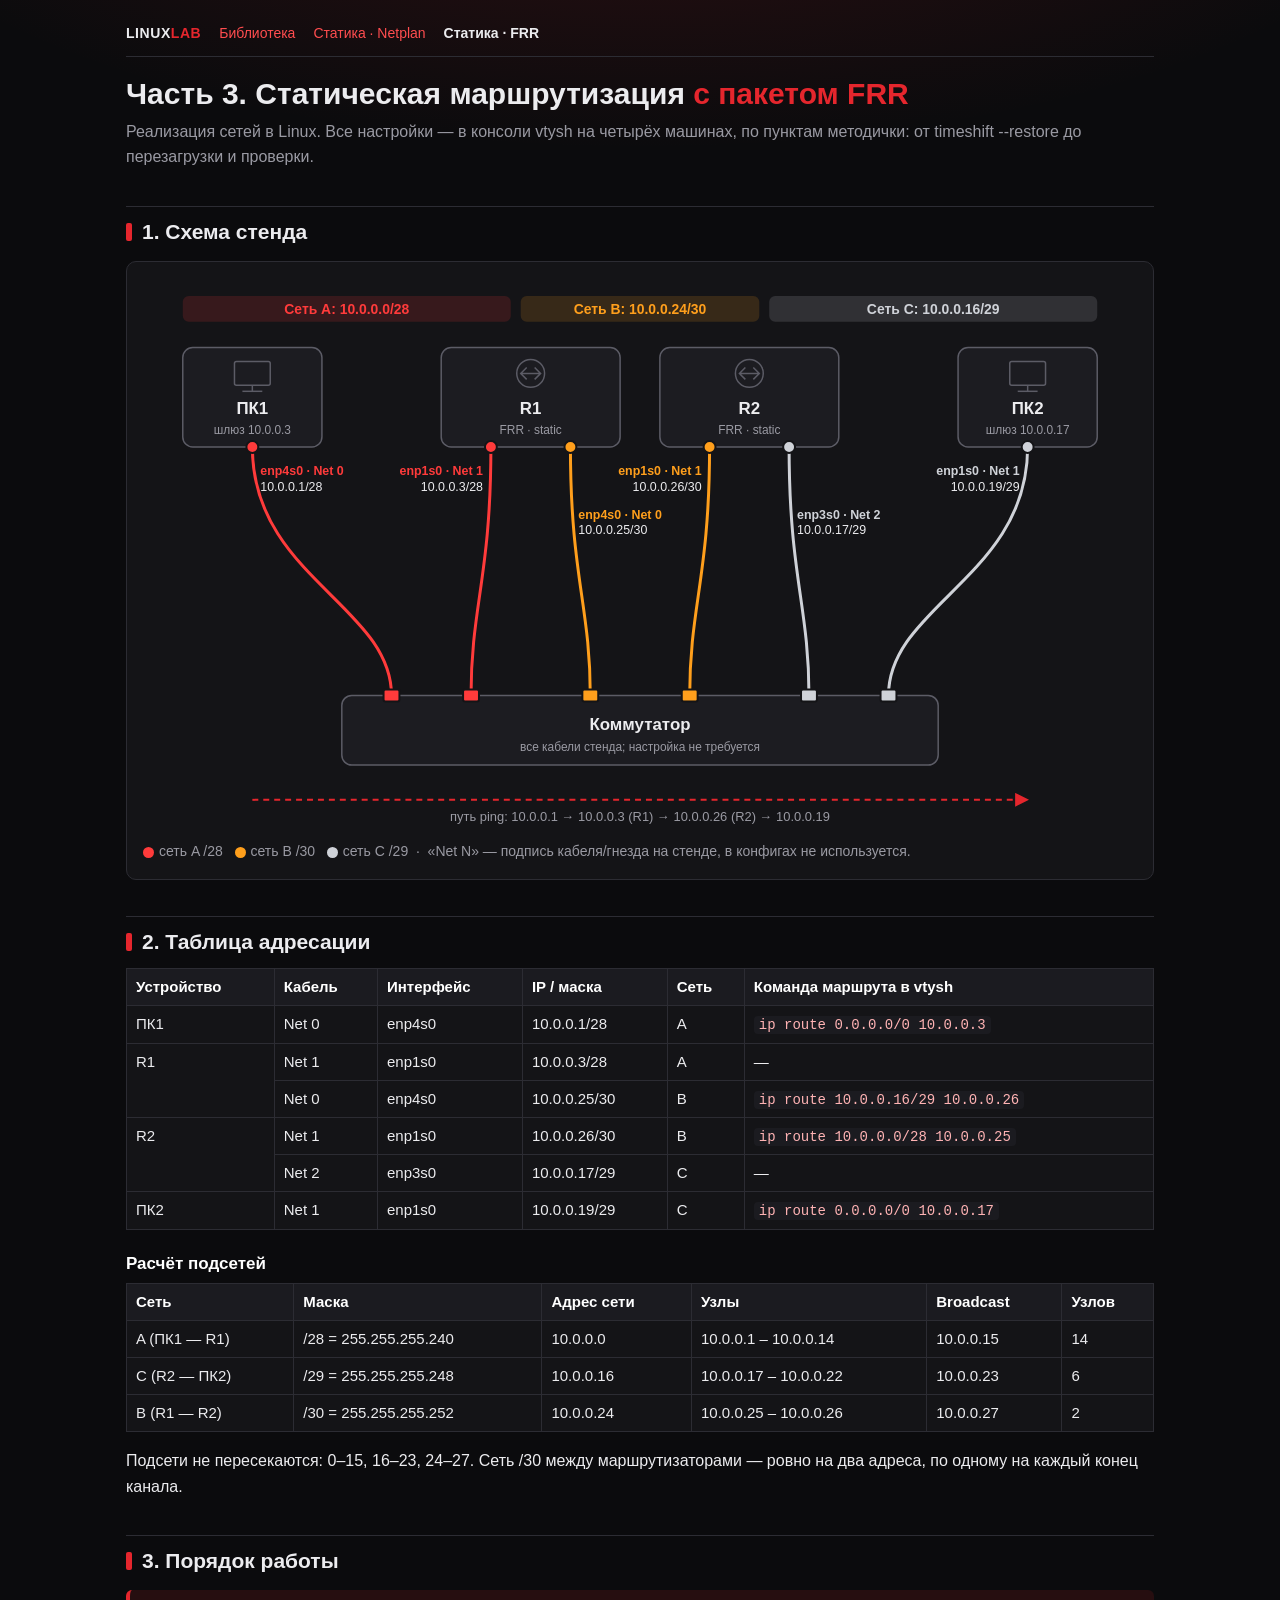
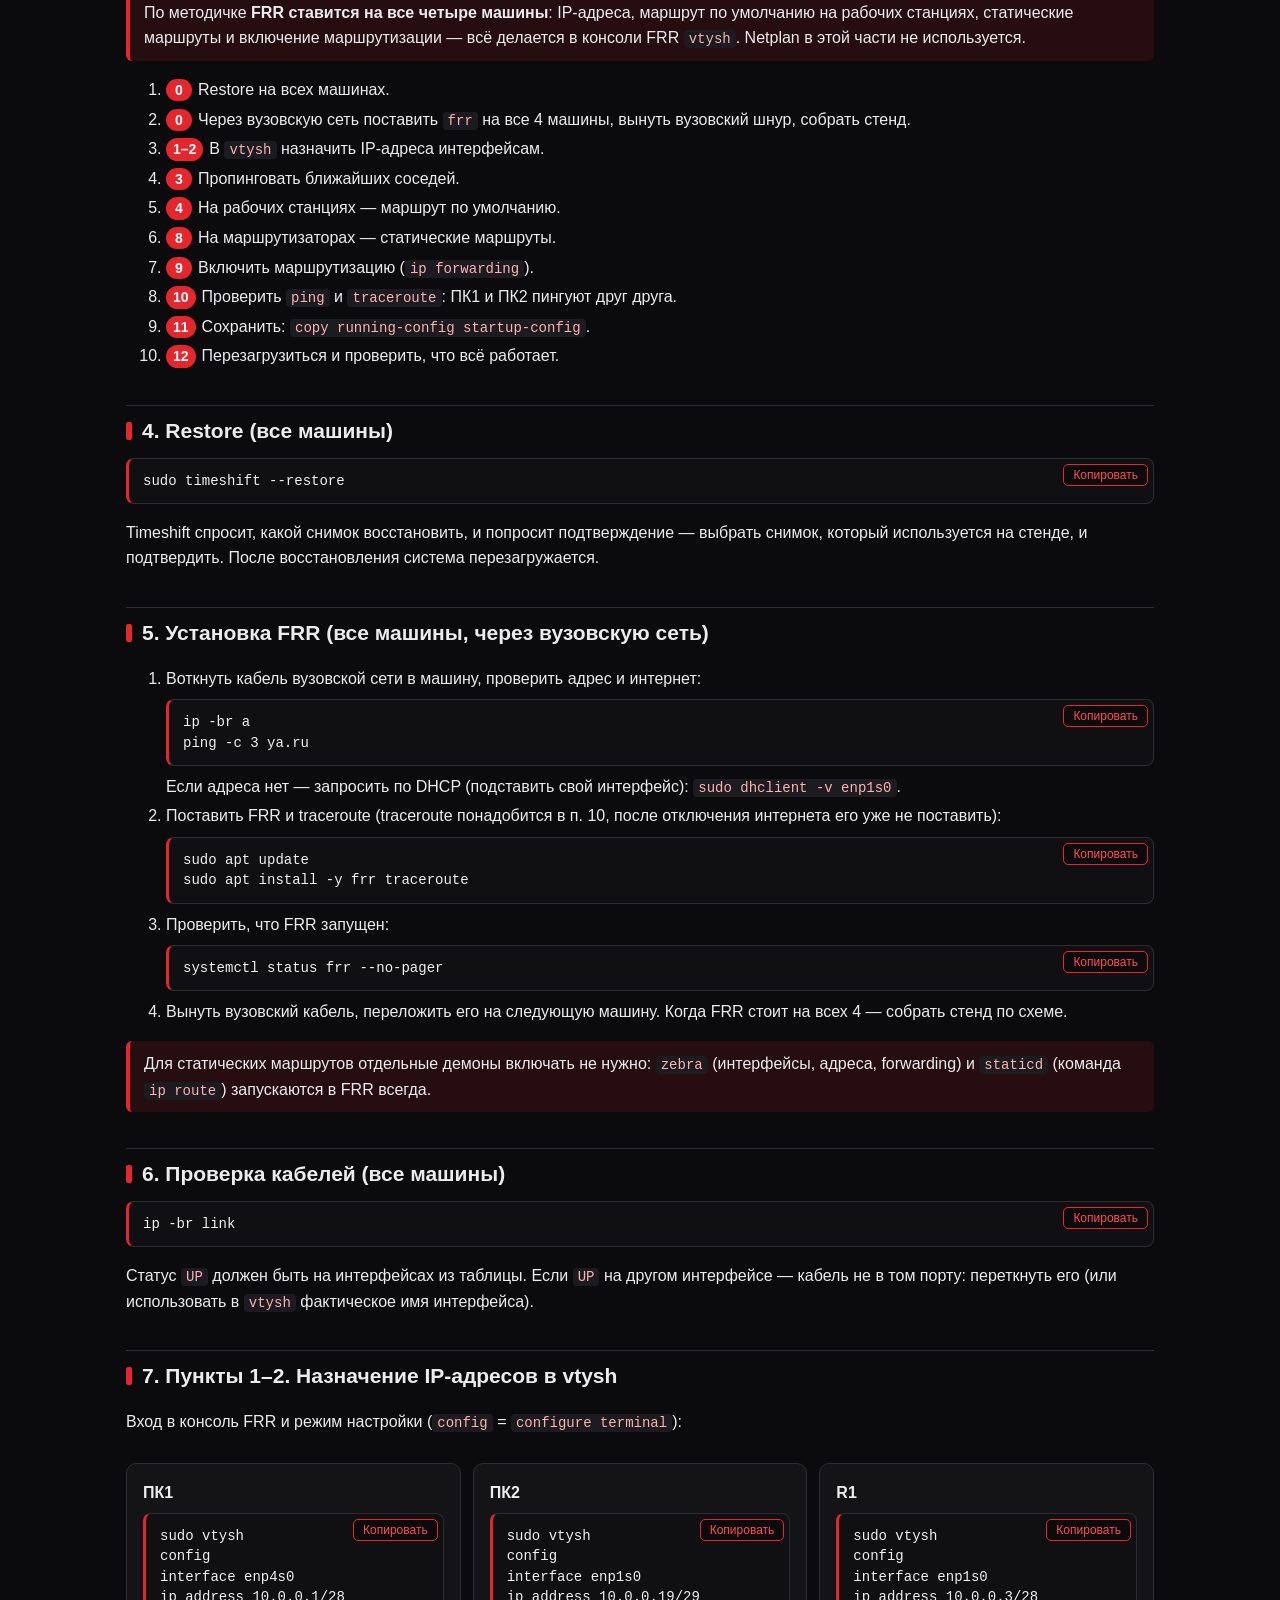
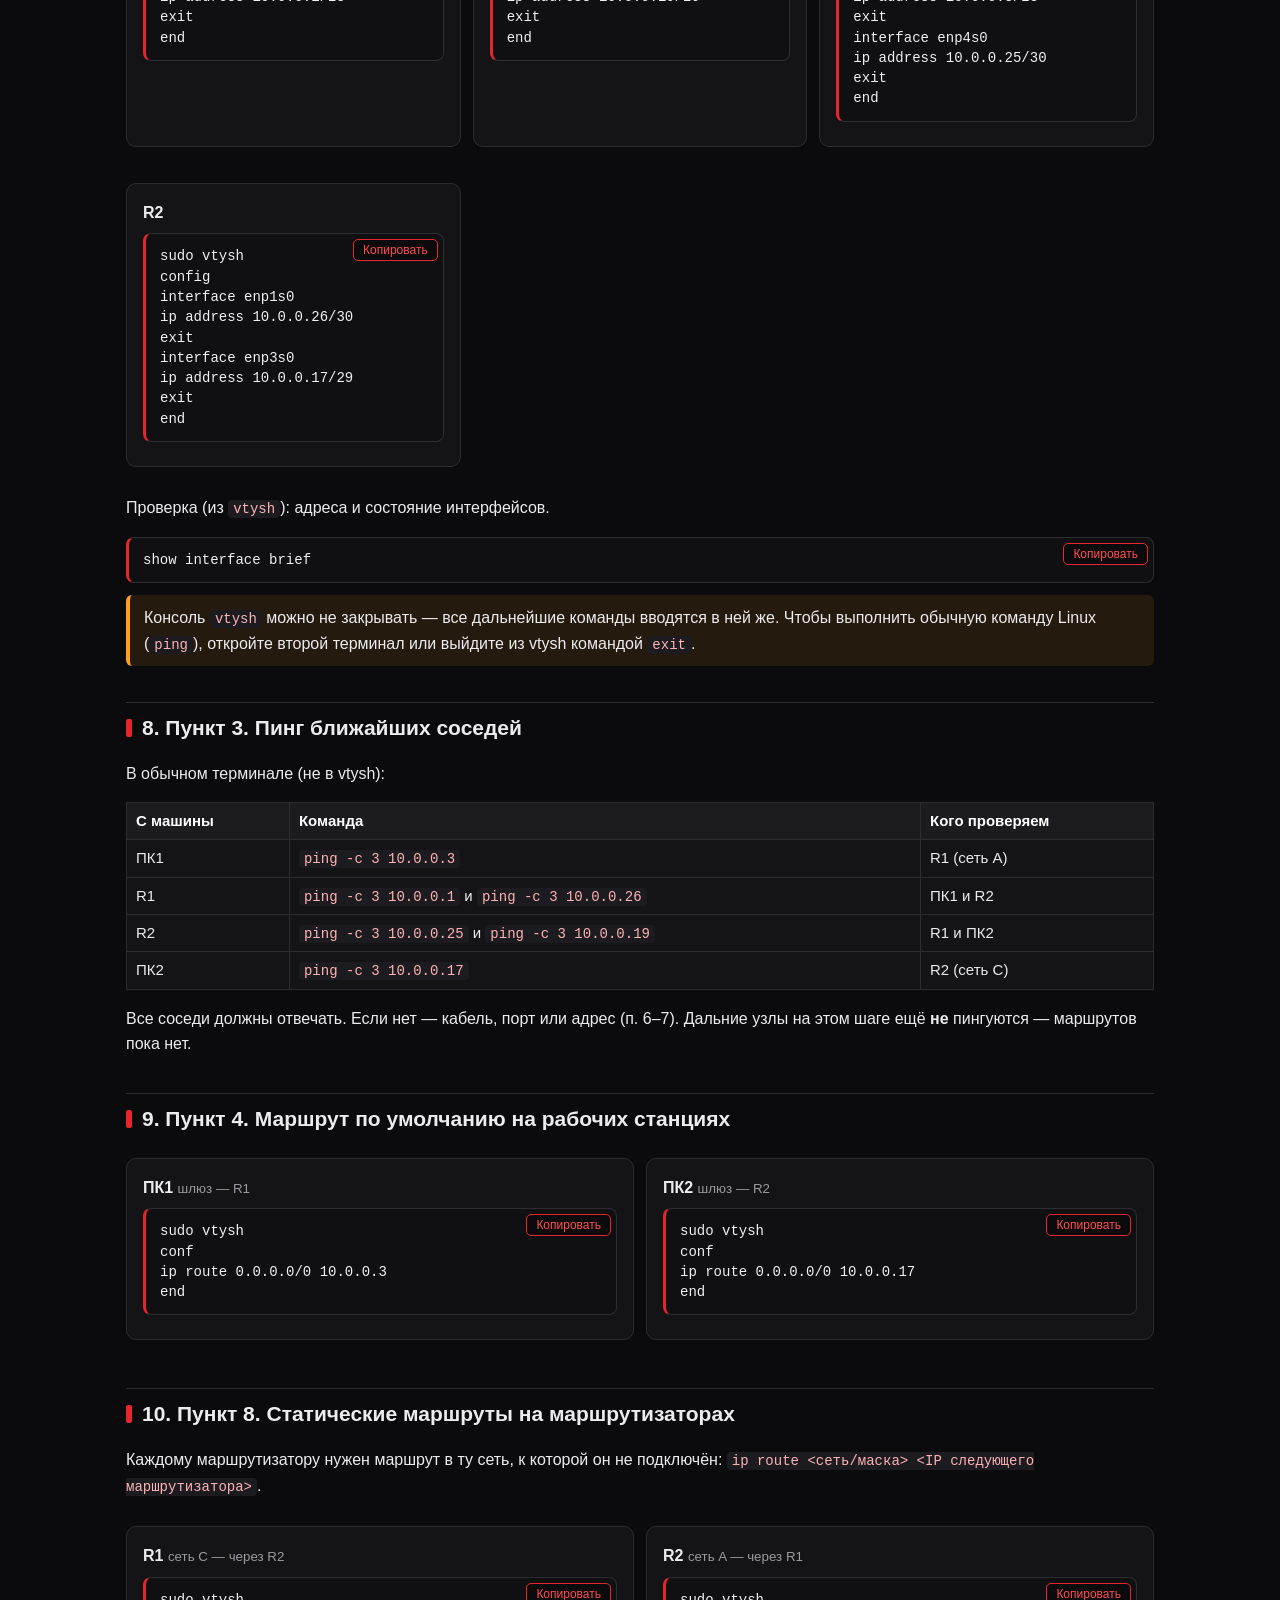
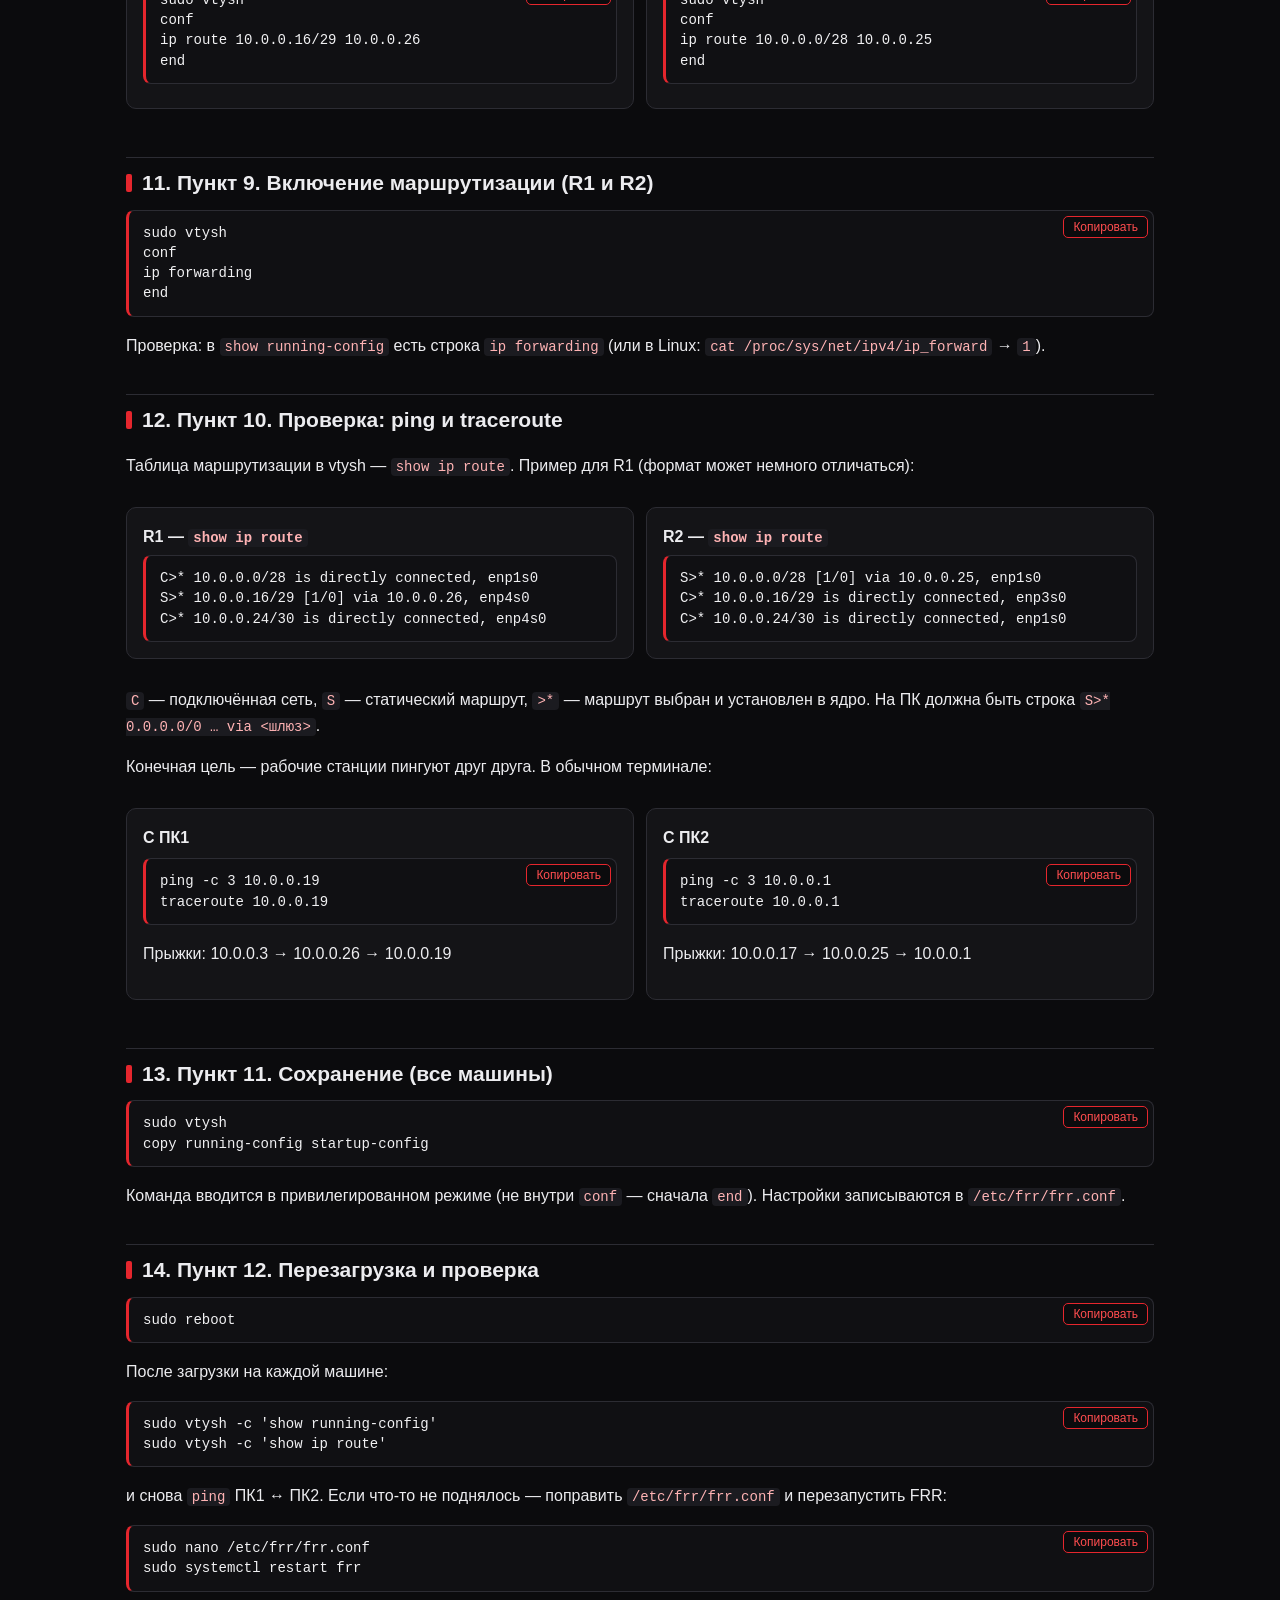
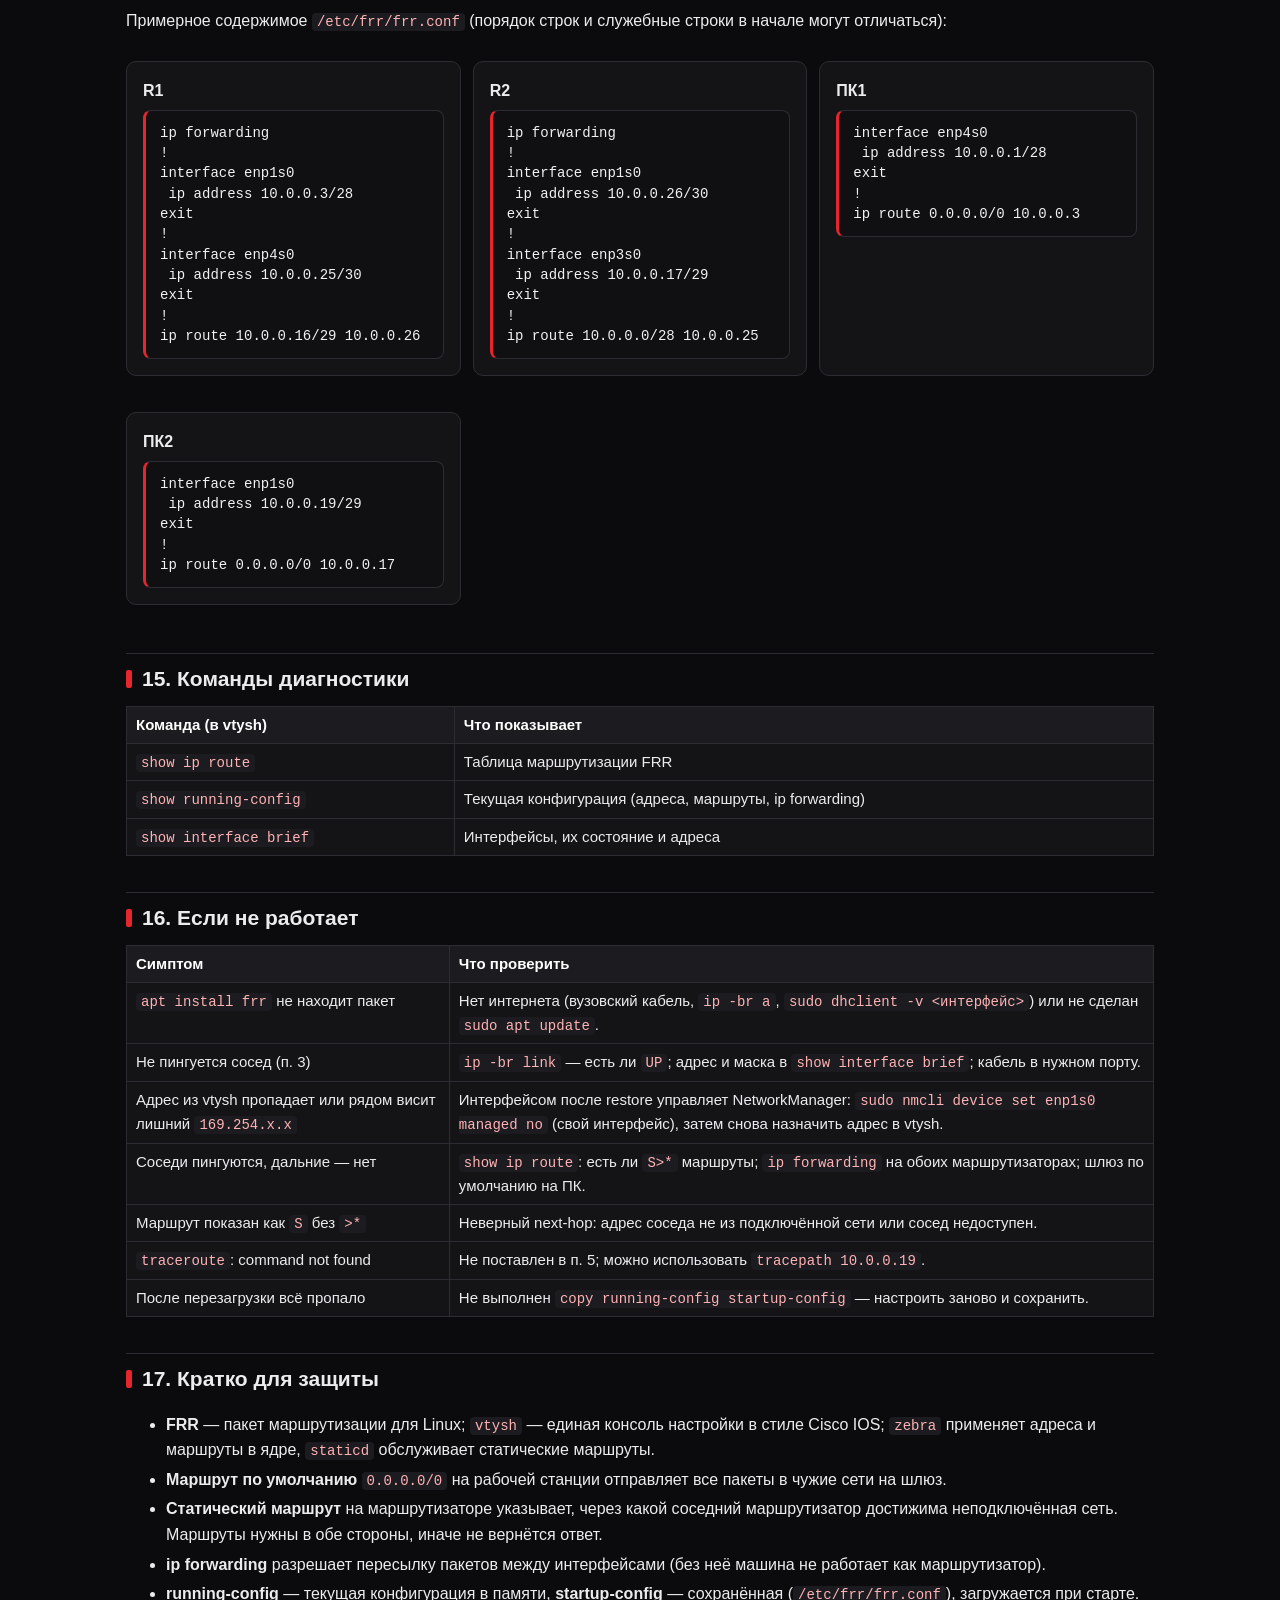
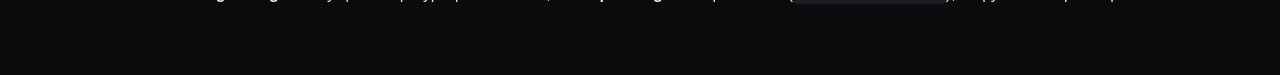
==== commit fb2456a3: "Библиотека гайдов, FRR-гайд по методичке (статика в vtysh), чёрно-красная тема" ====
--- a/frr.html
+++ b/frr.html
@@ -3,59 +3,14 @@
 <head>
 <meta charset="utf-8">
 <meta name="viewport" content="width=device-width, initial-scale=1">
-<title>Маршрутизация через FRR</title>
-<style>
-:root{
-  --bg:#f6f7f9; --card:#ffffff; --text:#1d2330; --muted:#5d6675; --line:#d9dee6;
-  --code:#f1f3f6; --accent:#2f6fde;
-  --n28:#2f6fde; --n30:#e07b12; --n29:#1f9d55; --dev:#eef2f8; --devstroke:#7a8699;
-}
-@media (prefers-color-scheme: dark){
-  :root:not([data-theme="light"]){
-    --bg:#14171c; --card:#1c2027; --text:#e6e9ee; --muted:#9aa3b2; --line:#323946;
-    --code:#242a33; --accent:#6c9cff;
-    --n28:#6c9cff; --n30:#ffa64d; --n29:#4fd18b; --dev:#262c36; --devstroke:#7d889b;
-  }
-}
-*{box-sizing:border-box}
-body{margin:0;background:var(--bg);color:var(--text);font:16px/1.55 "Segoe UI",Roboto,Arial,sans-serif}
-main{max-width:1060px;margin:0 auto;padding:24px 16px 60px}
-h1{font-size:28px;margin:0 0 4px}
-h2{font-size:21px;margin:34px 0 10px;padding-top:6px;border-top:1px solid var(--line)}
-h3{font-size:17px;margin:20px 0 6px}
-.sub{color:var(--muted);margin:0 0 18px}
-.card{background:var(--card);border:1px solid var(--line);border-radius:10px;padding:16px;margin:12px 0}
-table{border-collapse:collapse;width:100%;font-size:15px}
-th,td{border:1px solid var(--line);padding:6px 9px;text-align:left}
-th{background:var(--code)}
-.tbl{overflow-x:auto}
-code{background:var(--code);padding:1px 5px;border-radius:4px;font-family:Consolas,"Cascadia Mono",monospace;font-size:14px}
-.pre{position:relative;margin:8px 0}
-pre{background:var(--code);border:1px solid var(--line);border-radius:8px;padding:12px 14px;overflow-x:auto;margin:0;
-    font-family:Consolas,"Cascadia Mono",monospace;font-size:14px;line-height:1.45}
-.copy{position:absolute;top:6px;right:6px;font-size:12px;padding:3px 8px;border:1px solid var(--line);
-      border-radius:5px;background:var(--card);color:var(--muted);cursor:pointer}
-.copy:hover{color:var(--text)}
-.dot{display:inline-block;width:11px;height:11px;border-radius:50%;margin-right:5px;vertical-align:middle}
-.note{border-left:4px solid var(--accent);background:var(--code);padding:10px 14px;border-radius:6px;margin:12px 0}
-.warn{border-left-color:var(--n30)}
-.grid{display:grid;grid-template-columns:repeat(auto-fit,minmax(300px,1fr));gap:12px}
-.dev-title{font-weight:600;margin:0 0 4px}
-.dev-title small{color:var(--muted);font-weight:400}
-svg{width:100%;height:auto;display:block}
-svg text{fill:var(--text);font-family:"Segoe UI",Roboto,Arial,sans-serif}
-svg .muted{fill:var(--muted)}
-ol li{margin:4px 0}
-@media print{.copy{display:none}body{background:#fff}}
-</style>
+<title>Часть 3 · Статическая маршрутизация с FRR</title>
+<link rel="stylesheet" href="style.css">
 </head>
 <body>
 <main>
-<h1>Маршрутизация через FRR (OSPF): ПК1 → R1 → R2 → ПК2</h1>
-<p class="sub">Лабораторная работа «Реализация сетей в Linux». Та же схема, но маршруты между R1 и R2 строит FRR по протоколу OSPF. Все шаги: от restore и установки пакета через вузовскую сеть до пинга.</p>
-<p class="sub"><a href="./">← Вариант со статическими маршрутами</a></p>
-
-
+<nav class="topbar"><a class="brand" href="./">Linux<span>Lab</span></a><a href="./">Библиотека</a> <a href="static.html">Статика · Netplan</a> <b>Статика · FRR</b></nav>
+<h1>Часть 3. Статическая маршрутизация <span class="red">с пакетом FRR</span></h1>
+<p class="sub">Реализация сетей в Linux. Все настройки — в консоли vtysh на четырёх машинах, по пунктам методички: от timeshift --restore до перезагрузки и проверки.</p>
 <h2>1. Схема стенда</h2>
 <div class="card">
 <svg viewBox="0 0 1000 560" role="img" aria-label="Схема: ПК1, маршрутизаторы R1 и R2, ПК2, все кабели подключены к коммутатору">
@@ -94,9 +49,9 @@
   <text x="110" y="137" text-anchor="middle" font-size="17" font-weight="700">ПК1</text>
   <text x="110" y="157" text-anchor="middle" font-size="12" class="muted">шлюз 10.0.0.3</text>
   <text x="390" y="137" text-anchor="middle" font-size="17" font-weight="700">R1</text>
-  <text x="390" y="157" text-anchor="middle" font-size="12" class="muted">FRR · OSPF</text>
+  <text x="390" y="157" text-anchor="middle" font-size="12" class="muted">FRR · static</text>
   <text x="610" y="137" text-anchor="middle" font-size="17" font-weight="700">R2</text>
-  <text x="610" y="157" text-anchor="middle" font-size="12" class="muted">FRR · OSPF</text>
+  <text x="610" y="157" text-anchor="middle" font-size="12" class="muted">FRR · static</text>
   <text x="890" y="137" text-anchor="middle" font-size="17" font-weight="700">ПК2</text>
   <text x="890" y="157" text-anchor="middle" font-size="12" class="muted">шлюз 10.0.0.17</text>
 
@@ -160,13 +115,13 @@
 
 <h2>2. Таблица адресации</h2>
 <div class="tbl"><table>
-<tr><th>Устройство</th><th>Кабель</th><th>Интерфейс</th><th>IP / маска</th><th>Сеть</th><th>Шлюз / маршрутизация</th></tr>
-<tr><td>ПК1</td><td>Net 0</td><td>enp4s0</td><td>10.0.0.1/28</td><td>A</td><td>default via 10.0.0.3</td></tr>
+<tr><th>Устройство</th><th>Кабель</th><th>Интерфейс</th><th>IP / маска</th><th>Сеть</th><th>Команда маршрута в vtysh</th></tr>
+<tr><td>ПК1</td><td>Net 0</td><td>enp4s0</td><td>10.0.0.1/28</td><td>A</td><td><code>ip route 0.0.0.0/0 10.0.0.3</code></td></tr>
 <tr><td rowspan="2">R1</td><td>Net 1</td><td>enp1s0</td><td>10.0.0.3/28</td><td>A</td><td>—</td></tr>
-<tr><td>Net 0</td><td>enp4s0</td><td>10.0.0.25/30</td><td>B</td><td>OSPF (FRR): узнаёт 10.0.0.16/29</td></tr>
-<tr><td rowspan="2">R2</td><td>Net 1</td><td>enp1s0</td><td>10.0.0.26/30</td><td>B</td><td>OSPF (FRR): узнаёт 10.0.0.0/28</td></tr>
+<tr><td>Net 0</td><td>enp4s0</td><td>10.0.0.25/30</td><td>B</td><td><code>ip route 10.0.0.16/29 10.0.0.26</code></td></tr>
+<tr><td rowspan="2">R2</td><td>Net 1</td><td>enp1s0</td><td>10.0.0.26/30</td><td>B</td><td><code>ip route 10.0.0.0/28 10.0.0.25</code></td></tr>
 <tr><td>Net 2</td><td>enp3s0</td><td>10.0.0.17/29</td><td>C</td><td>—</td></tr>
-<tr><td>ПК2</td><td>Net 1</td><td>enp1s0</td><td>10.0.0.19/29</td><td>C</td><td>default via 10.0.0.17</td></tr>
+<tr><td>ПК2</td><td>Net 1</td><td>enp1s0</td><td>10.0.0.19/29</td><td>C</td><td><code>ip route 0.0.0.0/0 10.0.0.17</code></td></tr>
 </table></div>
 
 <h3>Расчёт подсетей</h3>
@@ -178,214 +133,256 @@
 </table></div>
 <p>Подсети не пересекаются: 0–15, 16–23, 24–27. Сеть /30 между маршрутизаторами — ровно на два адреса, по одному на каждый конец канала.</p>
 
-<h2>3. Что меняется по сравнению со статикой</h2>
+<h2>3. Порядок работы</h2>
 <div class="note">
-<b>ПК1 и ПК2</b> — настраиваются так же: адрес + шлюз по умолчанию.<br>
-<b>R1 и R2</b> — в Netplan только адреса, <b>без</b> блока <code>routes</code>. Маршруты в чужие сети маршрутизаторы узнают друг от друга сами по протоколу <b>OSPF</b>, который запускает пакет <b>FRR</b>.<br>
-FRR ставится только на два компьютера-маршрутизатора (R1 и R2).
-</div>
-
-<h2>4. Порядок работы</h2>
+По методичке <b>FRR ставится на все четыре машины</b>: IP-адреса, маршрут по умолчанию на рабочих станциях, статические маршруты и включение маршрутизации — всё делается в консоли FRR <code>vtysh</code>. Netplan в этой части не используется.
+</div>
 <ol>
-<li><b>restore</b> на всех машинах (как в начале каждой лабораторной) — система возвращается в чистое состояние, FRR после этого нет.</li>
-<li>R1 и R2 по очереди (или одновременно) подключить <b>шнуром к вузовской сети</b> и поставить FRR (п. 5).</li>
-<li>Отключить вузовский шнур, <b>собрать стенд по схеме</b>, проверить, в какие интерфейсы воткнуты кабели (п. 6).</li>
-<li>Netplan → ip_forward → OSPF → проверка → пинг (п. 7–12).</li>
+<li><span class="step">0</span>Restore на всех машинах.</li>
+<li><span class="step">0</span>Через вузовскую сеть поставить <code>frr</code> на все 4 машины, вынуть вузовский шнур, собрать стенд.</li>
+<li><span class="step">1–2</span>В <code>vtysh</code> назначить IP-адреса интерфейсам.</li>
+<li><span class="step">3</span>Пропинговать ближайших соседей.</li>
+<li><span class="step">4</span>На рабочих станциях — маршрут по умолчанию.</li>
+<li><span class="step">8</span>На маршрутизаторах — статические маршруты.</li>
+<li><span class="step">9</span>Включить маршрутизацию (<code>ip forwarding</code>).</li>
+<li><span class="step">10</span>Проверить <code>ping</code> и <code>traceroute</code>: ПК1 и ПК2 пингуют друг друга.</li>
+<li><span class="step">11</span>Сохранить: <code>copy running-config startup-config</code>.</li>
+<li><span class="step">12</span>Перезагрузиться и проверить, что всё работает.</li>
 </ol>
-<div class="note warn"><b>Не перезагружать машины после restore до конца работы.</b> Если restore срабатывает при перезагрузке, FRR и все настройки пропадут — придётся ставить заново.</div>
-
-<h2>5. Установка FRR через вузовский интернет (R1 и R2)</h2>
+
+<h2>4. Restore (все машины)</h2>
+<div class="pre"><pre>sudo timeshift --restore</pre></div>
+<p>Timeshift спросит, какой снимок восстановить, и попросит подтверждение — выбрать снимок, который используется на стенде, и подтвердить. После восстановления система перезагружается.</p>
+
+<h2>5. Установка FRR (все машины, через вузовскую сеть)</h2>
 <ol>
-<li>Воткнуть кабель вузовской сети в любой сетевой порт маршрутизатора.</li>
-<li>Посмотреть, на каком интерфейсе есть линк (<code>LOWER_UP</code> / <code>UP</code>) и получен ли адрес по DHCP:
-<div class="pre"><pre>ip -br link
-ip -br a</pre></div></li>
-<li>Проверить интернет:
-<div class="pre"><pre>ping -c 3 ya.ru</pre></div>
-Если адреса нет или пинг не идёт — запросить адрес по DHCP вручную (подставить свой интерфейс):
-<div class="pre"><pre>sudo dhclient -v enp1s0</pre></div>
-Если команды <code>dhclient</code> нет — переподключить сеть в графическом апплете XFCE (значок сети в панели) или выполнить <code>sudo netplan apply</code>.</li>
-<li>Поставить FRR:
+<li>Воткнуть кабель вузовской сети в машину, проверить адрес и интернет:
+<div class="pre"><pre>ip -br a
+ping -c 3 ya.ru</pre></div>
+Если адреса нет — запросить по DHCP (подставить свой интерфейс): <code>sudo dhclient -v enp1s0</code>.</li>
+<li>Поставить FRR и traceroute (traceroute понадобится в п. 10, после отключения интернета его уже не поставить):
 <div class="pre"><pre>sudo apt update
-sudo apt install -y frr</pre></div></li>
-<li>Проверить установку:
-<div class="pre"><pre>systemctl status frr --no-pager
-which vtysh</pre></div></li>
-<li>Вынуть вузовский кабель.</li>
+sudo apt install -y frr traceroute</pre></div></li>
+<li>Проверить, что FRR запущен:
+<div class="pre"><pre>systemctl status frr --no-pager</pre></div></li>
+<li>Вынуть вузовский кабель, переложить его на следующую машину. Когда FRR стоит на всех 4 — собрать стенд по схеме.</li>
 </ol>
-<div class="note">Если в аудитории один вузовский шнур — ставим FRR сначала на R1, потом перекладываем шнур на R2. ПК1 и ПК2 интернет не нужен.</div>
-
-<h2>6. Сборка стенда и проверка интерфейсов (все четыре машины)</h2>
-<ol>
-<li>Подключить кабели по схеме (Net 0 / Net 1 / Net 2).</li>
-<li>Убедиться, что линк есть именно на нужных интерфейсах — у них должно быть <code>UP</code>:
+<div class="note">Для статических маршрутов отдельные демоны включать не нужно: <code>zebra</code> (интерфейсы, адреса, forwarding) и <code>staticd</code> (команда <code>ip route</code>) запускаются в FRR всегда.</div>
+
+<h2>6. Проверка кабелей (все машины)</h2>
 <div class="pre"><pre>ip -br link</pre></div>
-Если <code>UP</code> на другом интерфейсе, чем в таблице, — кабель воткнут не в тот порт: переткнуть кабель или поменять имя интерфейса в конфиге Netplan.</li>
-<li>Убрать старые конфиги Netplan с теми же интерфейсами (после restore там может быть DHCP-конфиг):
-<div class="pre"><pre>ls /etc/netplan/
-sudo mv /etc/netplan/50-cloud-init.yaml /etc/netplan/50-cloud-init.yaml.bak</pre></div>
-Имя файла может быть другим (<code>01-network-manager-all.yaml</code> и т.п.) — переносится любой, кроме нашего <code>01-lab.yaml</code>.</li>
-</ol>
-
-<h2>7. Netplan</h2>
-<div class="grid">
-<div class="card">
-<p class="dev-title">ПК1 <small>enp4s0 · 10.0.0.1/28</small></p>
-<div class="pre"><pre>sudo tee /etc/netplan/01-lab.yaml &gt; /dev/null &lt;&lt;'EOF'
-network:
-  version: 2
-  renderer: networkd
-  ethernets:
-    enp4s0:
-      addresses: [10.0.0.1/28]
-      routes:
-        - to: default
-          via: 10.0.0.3
-EOF</pre></div>
-</div>
-<div class="card">
-<p class="dev-title">ПК2 <small>enp1s0 · 10.0.0.19/29</small></p>
-<div class="pre"><pre>sudo tee /etc/netplan/01-lab.yaml &gt; /dev/null &lt;&lt;'EOF'
-network:
-  version: 2
-  renderer: networkd
-  ethernets:
-    enp1s0:
-      addresses: [10.0.0.19/29]
-      routes:
-        - to: default
-          via: 10.0.0.17
-EOF</pre></div>
-</div>
-<div class="card">
-<p class="dev-title">R1 <small>только адреса, без routes</small></p>
-<div class="pre"><pre>sudo tee /etc/netplan/01-lab.yaml &gt; /dev/null &lt;&lt;'EOF'
-network:
-  version: 2
-  renderer: networkd
-  ethernets:
-    enp1s0:
-      addresses: [10.0.0.3/28]
-    enp4s0:
-      addresses: [10.0.0.25/30]
-EOF</pre></div>
-</div>
-<div class="card">
-<p class="dev-title">R2 <small>только адреса, без routes</small></p>
-<div class="pre"><pre>sudo tee /etc/netplan/01-lab.yaml &gt; /dev/null &lt;&lt;'EOF'
-network:
-  version: 2
-  renderer: networkd
-  ethernets:
-    enp1s0:
-      addresses: [10.0.0.26/30]
-    enp3s0:
-      addresses: [10.0.0.17/29]
-EOF</pre></div>
-</div>
-</div>
-<p>Применить на всех четырёх:</p>
-<div class="pre"><pre>sudo chmod 600 /etc/netplan/01-lab.yaml
-sudo netplan apply</pre></div>
-<p>Сразу проверить, что адреса встали и не потерялись при перетыкании кабелей:</p>
-<div class="pre"><pre>ip -br a</pre></div>
-<p>У каждого нужного интерфейса должны быть статус <code>UP</code> и адрес из таблицы. Если адреса нет (кабель переткнули, линк пропадал) — ещё раз <code>sudo netplan apply</code>. Если на интерфейсе висит лишний адрес вроде <code>192.168.x.x</code> или <code>169.254.x.x</code> от вузовской сети — это остатки DHCP: перенести старые конфиги Netplan (п. 6) и снова <code>sudo netplan apply</code>.</p>
-<div class="note warn">Старый Netplan не принимает <code>to: default</code> — тогда на ПК1 пишется <code>gateway4: 10.0.0.3</code>, на ПК2 <code>gateway4: 10.0.0.17</code>.</div>
-
-<h2>8. Пересылка пакетов (только R1 и R2)</h2>
-<div class="pre"><pre>sudo sysctl -w net.ipv4.ip_forward=1</pre></div>
-<p>Ответ <code>net.ipv4.ip_forward = 1</code> — включено. После перезагрузки выполнить снова.</p>
-
-<h2>9. Включить OSPF в FRR (R1 и R2)</h2>
-<p>По умолчанию в FRR работают только служебные демоны. Включаем демон <code>ospfd</code> и перезапускаем FRR:</p>
-<div class="pre"><pre>sudo sed -i 's/^ospfd=no/ospfd=yes/' /etc/frr/daemons
-sudo systemctl restart frr
-grep ^ospfd /etc/frr/daemons</pre></div>
-<p>Последняя команда должна показать <code>ospfd=yes</code>.</p>
-
-<h2>10. Настройка OSPF</h2>
-<p>Каждый маршрутизатор объявляет в OSPF свои подключённые сети (area 0). Блок вставляется целиком — это одна команда <code>vtysh</code> с несколькими <code>-c</code>; в конце конфигурация сохраняется (<code>write memory</code> → <code>/etc/frr/frr.conf</code>).</p>
-<div class="grid">
-<div class="card">
-<p class="dev-title">R1 <small>сети A и B</small></p>
-<div class="pre"><pre>sudo vtysh \
-  -c 'configure terminal' \
-  -c 'router ospf' \
-  -c 'ospf router-id 1.1.1.1' \
-  -c 'network 10.0.0.0/28 area 0' \
-  -c 'network 10.0.0.24/30 area 0' \
-  -c 'end' \
-  -c 'write memory'</pre></div>
-</div>
-<div class="card">
-<p class="dev-title">R2 <small>сети B и C</small></p>
-<div class="pre"><pre>sudo vtysh \
-  -c 'configure terminal' \
-  -c 'router ospf' \
-  -c 'ospf router-id 2.2.2.2' \
-  -c 'network 10.0.0.24/30 area 0' \
-  -c 'network 10.0.0.16/29 area 0' \
-  -c 'end' \
-  -c 'write memory'</pre></div>
-</div>
-</div>
-<h3>То же самое вручную в консоли vtysh</h3>
-<p>Если преподаватель хочет видеть ввод по шагам (на примере R1):</p>
-<div class="pre"><pre>sudo vtysh
-configure terminal
-router ospf
-ospf router-id 1.1.1.1
-network 10.0.0.0/28 area 0
-network 10.0.0.24/30 area 0
-end
-write memory
-exit</pre></div>
-
-<h2>11. Проверка OSPF (R1 и R2)</h2>
-<p>Соседство поднимается не сразу — подождать до 40 секунд.</p>
-<div class="pre"><pre>sudo vtysh -c 'show ip ospf neighbor'</pre></div>
-<p>Должен быть виден сосед (на R1 — <code>2.2.2.2</code>, на R2 — <code>1.1.1.1</code>) в состоянии <code>Full</code>.</p>
-<div class="pre"><pre>sudo vtysh -c 'show ip route ospf'
-ip r</pre></div>
-<p>В <code>ip r</code> на маршрутизаторе снова три строки, но маршрут в чужую сеть помечен <code>proto ospf</code>:</p>
-<div class="grid">
-<div class="card"><p class="dev-title">R1 — <code>ip r</code></p>
-<pre>10.0.0.0/28 dev enp1s0 proto kernel scope link src 10.0.0.3
-10.0.0.16/29 via 10.0.0.26 dev enp4s0 proto ospf metric 20
-10.0.0.24/30 dev enp4s0 proto kernel scope link src 10.0.0.25</pre></div>
-<div class="card"><p class="dev-title">R2 — <code>ip r</code></p>
-<pre>10.0.0.0/28 via 10.0.0.25 dev enp1s0 proto ospf metric 20
-10.0.0.16/29 dev enp3s0 proto kernel scope link src 10.0.0.17
-10.0.0.24/30 dev enp1s0 proto kernel scope link src 10.0.0.26</pre></div>
-</div>
-<p>Значение <code>metric</code> может отличаться — главное, что строка с <code>via</code> и <code>proto ospf</code> есть.</p>
-
-<h2>12. Пинг</h2>
-<p>С ПК1 по цепочке:</p>
-<div class="pre"><pre>ping -c 3 10.0.0.3     # R1, вход
-ping -c 3 10.0.0.26    # R2, вход
-ping -c 3 10.0.0.19    # ПК2 — цель</pre></div>
-<div class="pre"><pre>tracepath 10.0.0.19</pre></div>
-<p>Прыжки: <code>10.0.0.3</code> → <code>10.0.0.26</code> → <code>10.0.0.19</code>. Обратно — с ПК2: <code>ping -c 3 10.0.0.1</code>.</p>
-
-<h2>13. Если не работает</h2>
+<p>Статус <code>UP</code> должен быть на интерфейсах из таблицы. Если <code>UP</code> на другом интерфейсе — кабель не в том порту: переткнуть его (или использовать в <code>vtysh</code> фактическое имя интерфейса).</p>
+
+<h2>7. Пункты 1–2. Назначение IP-адресов в vtysh</h2>
+<p>Вход в консоль FRR и режим настройки (<code>config</code> = <code>configure terminal</code>):</p>
+<div class="grid">
+<div class="card">
+<p class="dev-title">ПК1</p>
+<div class="pre"><pre>sudo vtysh
+config
+interface enp4s0
+ip address 10.0.0.1/28
+exit
+end</pre></div>
+</div>
+<div class="card">
+<p class="dev-title">ПК2</p>
+<div class="pre"><pre>sudo vtysh
+config
+interface enp1s0
+ip address 10.0.0.19/29
+exit
+end</pre></div>
+</div>
+<div class="card">
+<p class="dev-title">R1</p>
+<div class="pre"><pre>sudo vtysh
+config
+interface enp1s0
+ip address 10.0.0.3/28
+exit
+interface enp4s0
+ip address 10.0.0.25/30
+exit
+end</pre></div>
+</div>
+<div class="card">
+<p class="dev-title">R2</p>
+<div class="pre"><pre>sudo vtysh
+config
+interface enp1s0
+ip address 10.0.0.26/30
+exit
+interface enp3s0
+ip address 10.0.0.17/29
+exit
+end</pre></div>
+</div>
+</div>
+<p>Проверка (из <code>vtysh</code>): адреса и состояние интерфейсов.</p>
+<div class="pre"><pre>show interface brief</pre></div>
+<div class="note warn">Консоль <code>vtysh</code> можно не закрывать — все дальнейшие команды вводятся в ней же. Чтобы выполнить обычную команду Linux (<code>ping</code>), откройте второй терминал или выйдите из vtysh командой <code>exit</code>.</div>
+
+<h2>8. Пункт 3. Пинг ближайших соседей</h2>
+<p>В обычном терминале (не в vtysh):</p>
+<div class="tbl"><table>
+<tr><th>С машины</th><th>Команда</th><th>Кого проверяем</th></tr>
+<tr><td>ПК1</td><td><code>ping -c 3 10.0.0.3</code></td><td>R1 (сеть A)</td></tr>
+<tr><td>R1</td><td><code>ping -c 3 10.0.0.1</code> и <code>ping -c 3 10.0.0.26</code></td><td>ПК1 и R2</td></tr>
+<tr><td>R2</td><td><code>ping -c 3 10.0.0.25</code> и <code>ping -c 3 10.0.0.19</code></td><td>R1 и ПК2</td></tr>
+<tr><td>ПК2</td><td><code>ping -c 3 10.0.0.17</code></td><td>R2 (сеть C)</td></tr>
+</table></div>
+<p>Все соседи должны отвечать. Если нет — кабель, порт или адрес (п. 6–7). Дальние узлы на этом шаге ещё <b>не</b> пингуются — маршрутов пока нет.</p>
+
+<h2>9. Пункт 4. Маршрут по умолчанию на рабочих станциях</h2>
+<div class="grid">
+<div class="card">
+<p class="dev-title">ПК1 <small>шлюз — R1</small></p>
+<div class="pre"><pre>sudo vtysh
+conf
+ip route 0.0.0.0/0 10.0.0.3
+end</pre></div>
+</div>
+<div class="card">
+<p class="dev-title">ПК2 <small>шлюз — R2</small></p>
+<div class="pre"><pre>sudo vtysh
+conf
+ip route 0.0.0.0/0 10.0.0.17
+end</pre></div>
+</div>
+</div>
+
+<h2>10. Пункт 8. Статические маршруты на маршрутизаторах</h2>
+<p>Каждому маршрутизатору нужен маршрут в ту сеть, к которой он не подключён: <code>ip route &lt;сеть/маска&gt; &lt;IP следующего маршрутизатора&gt;</code>.</p>
+<div class="grid">
+<div class="card">
+<p class="dev-title">R1 <small>сеть C — через R2</small></p>
+<div class="pre"><pre>sudo vtysh
+conf
+ip route 10.0.0.16/29 10.0.0.26
+end</pre></div>
+</div>
+<div class="card">
+<p class="dev-title">R2 <small>сеть A — через R1</small></p>
+<div class="pre"><pre>sudo vtysh
+conf
+ip route 10.0.0.0/28 10.0.0.25
+end</pre></div>
+</div>
+</div>
+
+<h2>11. Пункт 9. Включение маршрутизации (R1 и R2)</h2>
+<div class="pre"><pre>sudo vtysh
+conf
+ip forwarding
+end</pre></div>
+<p>Проверка: в <code>show running-config</code> есть строка <code>ip forwarding</code> (или в Linux: <code>cat /proc/sys/net/ipv4/ip_forward</code> → <code>1</code>).</p>
+
+<h2>12. Пункт 10. Проверка: ping и traceroute</h2>
+<p>Таблица маршрутизации в vtysh — <code>show ip route</code>. Пример для R1 (формат может немного отличаться):</p>
+<div class="grid">
+<div class="card"><p class="dev-title">R1 — <code>show ip route</code></p>
+<pre>C&gt;* 10.0.0.0/28 is directly connected, enp1s0
+S&gt;* 10.0.0.16/29 [1/0] via 10.0.0.26, enp4s0
+C&gt;* 10.0.0.24/30 is directly connected, enp4s0</pre></div>
+<div class="card"><p class="dev-title">R2 — <code>show ip route</code></p>
+<pre>S&gt;* 10.0.0.0/28 [1/0] via 10.0.0.25, enp1s0
+C&gt;* 10.0.0.16/29 is directly connected, enp3s0
+C&gt;* 10.0.0.24/30 is directly connected, enp1s0</pre></div>
+</div>
+<p><code>C</code> — подключённая сеть, <code>S</code> — статический маршрут, <code>&gt;*</code> — маршрут выбран и установлен в ядро. На ПК должна быть строка <code>S&gt;* 0.0.0.0/0 … via &lt;шлюз&gt;</code>.</p>
+<p>Конечная цель — рабочие станции пингуют друг друга. В обычном терминале:</p>
+<div class="grid">
+<div class="card"><p class="dev-title">С ПК1</p>
+<div class="pre"><pre>ping -c 3 10.0.0.19
+traceroute 10.0.0.19</pre></div>
+<p>Прыжки: 10.0.0.3 → 10.0.0.26 → 10.0.0.19</p></div>
+<div class="card"><p class="dev-title">С ПК2</p>
+<div class="pre"><pre>ping -c 3 10.0.0.1
+traceroute 10.0.0.1</pre></div>
+<p>Прыжки: 10.0.0.17 → 10.0.0.25 → 10.0.0.1</p></div>
+</div>
+
+<h2>13. Пункт 11. Сохранение (все машины)</h2>
+<div class="pre"><pre>sudo vtysh
+copy running-config startup-config</pre></div>
+<p>Команда вводится в привилегированном режиме (не внутри <code>conf</code> — сначала <code>end</code>). Настройки записываются в <code>/etc/frr/frr.conf</code>.</p>
+
+<h2>14. Пункт 12. Перезагрузка и проверка</h2>
+<div class="pre"><pre>sudo reboot</pre></div>
+<p>После загрузки на каждой машине:</p>
+<div class="pre"><pre>sudo vtysh -c 'show running-config'
+sudo vtysh -c 'show ip route'</pre></div>
+<p>и снова <code>ping</code> ПК1 ↔ ПК2. Если что-то не поднялось — поправить <code>/etc/frr/frr.conf</code> и перезапустить FRR:</p>
+<div class="pre"><pre>sudo nano /etc/frr/frr.conf
+sudo systemctl restart frr</pre></div>
+<p>Примерное содержимое <code>/etc/frr/frr.conf</code> (порядок строк и служебные строки в начале могут отличаться):</p>
+<div class="grid">
+<div class="card"><p class="dev-title">R1</p>
+<pre>ip forwarding
+!
+interface enp1s0
+ ip address 10.0.0.3/28
+exit
+!
+interface enp4s0
+ ip address 10.0.0.25/30
+exit
+!
+ip route 10.0.0.16/29 10.0.0.26</pre></div>
+<div class="card"><p class="dev-title">R2</p>
+<pre>ip forwarding
+!
+interface enp1s0
+ ip address 10.0.0.26/30
+exit
+!
+interface enp3s0
+ ip address 10.0.0.17/29
+exit
+!
+ip route 10.0.0.0/28 10.0.0.25</pre></div>
+<div class="card"><p class="dev-title">ПК1</p>
+<pre>interface enp4s0
+ ip address 10.0.0.1/28
+exit
+!
+ip route 0.0.0.0/0 10.0.0.3</pre></div>
+<div class="card"><p class="dev-title">ПК2</p>
+<pre>interface enp1s0
+ ip address 10.0.0.19/29
+exit
+!
+ip route 0.0.0.0/0 10.0.0.17</pre></div>
+</div>
+
+<h2>15. Команды диагностики</h2>
+<div class="tbl"><table>
+<tr><th>Команда (в vtysh)</th><th>Что показывает</th></tr>
+<tr><td><code>show ip route</code></td><td>Таблица маршрутизации FRR</td></tr>
+<tr><td><code>show running-config</code></td><td>Текущая конфигурация (адреса, маршруты, ip forwarding)</td></tr>
+<tr><td><code>show interface brief</code></td><td>Интерфейсы, их состояние и адреса</td></tr>
+</table></div>
+
+<h2>16. Если не работает</h2>
 <div class="tbl"><table>
 <tr><th>Симптом</th><th>Что проверить</th></tr>
-<tr><td><code>apt install frr</code>: пакет не найден / нет сети</td><td>Вузовский кабель не в том порту или нет адреса по DHCP (п. 5): <code>ip -br a</code>, <code>sudo dhclient -v &lt;интерфейс&gt;</code>; не забыть <code>sudo apt update</code>.</td></tr><tr><td>После перетыкания кабелей пропал IP</td><td><code>sudo netplan apply</code> и снова <code>ip -br a</code>. Если адрес опять пропадает — интерфейсом управляет NetworkManager из старого конфига: перенести его из <code>/etc/netplan/</code> (п. 6).</td></tr><tr><td>FRR пропал, <code>vtysh</code> не найден</td><td>Машину перезагрузили и сработал restore — поставить FRR заново (п. 5).</td></tr>
-<tr><td><code>vtysh</code>: unknown command <code>router ospf</code></td><td>Демон ospfd не включён: <code>grep ^ospfd /etc/frr/daemons</code> → <code>yes</code>, затем <code>sudo systemctl restart frr</code>.</td></tr>
-<tr><td>В <code>show ip ospf neighbor</code> пусто</td><td>Не пингуется сосед по сети B (10.0.0.25 ↔ 10.0.0.26) — кабель/адреса; в <code>network</code> не та подсеть; файрвол (<code>sudo ufw disable</code> на время работы).</td></tr>
-<tr><td>Сосед Full, но маршрута <code>proto ospf</code> нет</td><td>Чужая сеть не объявлена командой <code>network</code> на соседнем маршрутизаторе.</td></tr>
-<tr><td>Маршруты есть, пинг до ПК2 не идёт</td><td><code>ip_forward</code> на R1/R2, шлюз и маска на ПК (<code>ip r</code>).</td></tr>
-<tr><td>После перезагрузки всё пропало</td><td>Повторить <code>sysctl -w</code>; если OSPF пропал — не был выполнен <code>write memory</code>.</td></tr>
+<tr><td><code>apt install frr</code> не находит пакет</td><td>Нет интернета (вузовский кабель, <code>ip -br a</code>, <code>sudo dhclient -v &lt;интерфейс&gt;</code>) или не сделан <code>sudo apt update</code>.</td></tr>
+<tr><td>Не пингуется сосед (п. 3)</td><td><code>ip -br link</code> — есть ли <code>UP</code>; адрес и маска в <code>show interface brief</code>; кабель в нужном порту.</td></tr>
+<tr><td>Адрес из vtysh пропадает или рядом висит лишний <code>169.254.x.x</code></td><td>Интерфейсом после restore управляет NetworkManager: <code>sudo nmcli device set enp1s0 managed no</code> (свой интерфейс), затем снова назначить адрес в vtysh.</td></tr>
+<tr><td>Соседи пингуются, дальние — нет</td><td><code>show ip route</code>: есть ли <code>S&gt;*</code> маршруты; <code>ip forwarding</code> на обоих маршрутизаторах; шлюз по умолчанию на ПК.</td></tr>
+<tr><td>Маршрут показан как <code>S</code> без <code>&gt;*</code></td><td>Неверный next-hop: адрес соседа не из подключённой сети или сосед недоступен.</td></tr>
+<tr><td><code>traceroute</code>: command not found</td><td>Не поставлен в п. 5; можно использовать <code>tracepath 10.0.0.19</code>.</td></tr>
+<tr><td>После перезагрузки всё пропало</td><td>Не выполнен <code>copy running-config startup-config</code> — настроить заново и сохранить.</td></tr>
 </table></div>
 
-<h2>14. Кратко для защиты</h2>
+<h2>17. Кратко для защиты</h2>
 <ul>
-<li><b>FRR</b> — пакет динамической маршрутизации для Linux (OSPF, BGP, RIP и др.); <code>zebra</code> передаёт найденные маршруты в ядро, <code>ospfd</code> работает по OSPF, <code>vtysh</code> — общая консоль настройки.</li>
-<li><b>OSPF</b> — протокол состояния каналов: маршрутизаторы находят соседей, обмениваются сведениями о сетях и сами строят таблицу маршрутов.</li>
-<li><b>Отличие от статики:</b> маршруты не прописываются вручную; при добавлении новой сети достаточно объявить её командой <code>network</code>.</li>
-<li><b>router-id</b> — уникальный идентификатор маршрутизатора в OSPF; <b>area 0</b> — магистральная (основная) область.</li>
-<li>Конечным ПК OSPF не нужен — им достаточно шлюза по умолчанию.</li>
+<li><b>FRR</b> — пакет маршрутизации для Linux; <code>vtysh</code> — единая консоль настройки в стиле Cisco IOS; <code>zebra</code> применяет адреса и маршруты в ядре, <code>staticd</code> обслуживает статические маршруты.</li>
+<li><b>Маршрут по умолчанию</b> <code>0.0.0.0/0</code> на рабочей станции отправляет все пакеты в чужие сети на шлюз.</li>
+<li><b>Статический маршрут</b> на маршрутизаторе указывает, через какой соседний маршрутизатор достижима неподключённая сеть. Маршруты нужны в обе стороны, иначе не вернётся ответ.</li>
+<li><b>ip forwarding</b> разрешает пересылку пакетов между интерфейсами (без неё машина не работает как маршрутизатор).</li>
+<li><b>running-config</b> — текущая конфигурация в памяти, <b>startup-config</b> — сохранённая (<code>/etc/frr/frr.conf</code>), загружается при старте.</li>
 </ul>
 </main>
 <script>
--- a/style.css
+++ b/style.css
@@ -0,0 +1,64 @@
+/* Общий стиль библиотеки гайдов: чёрно-красная тема */
+:root{
+  --bg:#0b0b0d; --card:#141417; --card2:#1b1b20; --text:#ececef; --muted:#9a9aa3; --line:#2c2c33;
+  --code:#101013; --accent:#e5262d; --accent2:#ff4d4f; --accent-soft:rgba(229,38,45,.12);
+  --n28:#ff3b3b; --n30:#ff9f1c; --n29:#cfd2d8; --dev:#1c1c21; --devstroke:#5c5c66;
+  color-scheme:dark;
+}
+*{box-sizing:border-box}
+html{background:var(--bg)}
+body{margin:0;background:radial-gradient(1200px 500px at 50% -200px,rgba(229,38,45,.18),transparent 70%) no-repeat,var(--bg);
+     color:var(--text);font:16px/1.6 "Segoe UI",Roboto,Arial,sans-serif}
+a{color:var(--accent2)}
+a:hover{color:#ff7a7c}
+main{max-width:1060px;margin:0 auto;padding:22px 16px 60px}
+.topbar{display:flex;flex-wrap:wrap;gap:8px 18px;align-items:center;font-size:14px;margin-bottom:18px;padding-bottom:12px;border-bottom:1px solid var(--line)}
+.topbar .brand{font-weight:800;letter-spacing:.04em;text-transform:uppercase;color:var(--text);text-decoration:none}
+.topbar .brand span{color:var(--accent)}
+.topbar a{text-decoration:none}
+h1{font-size:30px;line-height:1.25;margin:0 0 6px}
+h1 .red{color:var(--accent)}
+h2{font-size:21px;margin:36px 0 10px;padding:8px 0 0;border-top:1px solid var(--line)}
+h2::before{content:"";display:inline-block;width:6px;height:18px;background:var(--accent);border-radius:2px;margin-right:10px;vertical-align:-2px}
+h3{font-size:17px;margin:20px 0 6px;color:#fff}
+.sub{color:var(--muted);margin:0 0 16px}
+.card{background:var(--card);border:1px solid var(--line);border-radius:10px;padding:16px;margin:12px 0}
+table{border-collapse:collapse;width:100%;font-size:15px}
+th,td{border:1px solid var(--line);padding:6px 9px;text-align:left;vertical-align:top}
+th{background:var(--card2);color:#fff}
+td{background:var(--card)}
+.tbl{overflow-x:auto}
+code{background:var(--card2);color:#ffb3b4;padding:1px 5px;border-radius:4px;font-family:Consolas,"Cascadia Mono",monospace;font-size:14px}
+.pre{position:relative;margin:8px 0}
+pre{background:var(--code);border:1px solid var(--line);border-left:3px solid var(--accent);border-radius:8px;padding:12px 14px;
+    overflow-x:auto;margin:0;font-family:Consolas,"Cascadia Mono",monospace;font-size:14px;line-height:1.45;color:#f1f1f3}
+pre .c{color:#8a8a94}
+.copy{position:absolute;top:6px;right:6px;font-size:12px;padding:3px 9px;border:1px solid var(--accent);
+      border-radius:5px;background:var(--bg);color:var(--accent2);cursor:pointer}
+.copy:hover{background:var(--accent);color:#fff}
+.dot{display:inline-block;width:11px;height:11px;border-radius:50%;margin-right:5px;vertical-align:middle}
+.note{border-left:4px solid var(--accent);background:var(--accent-soft);padding:10px 14px;border-radius:6px;margin:12px 0}
+.warn{border-left-color:var(--n30);background:rgba(255,159,28,.10)}
+.grid{display:grid;grid-template-columns:repeat(auto-fit,minmax(300px,1fr));gap:12px}
+.dev-title{font-weight:700;margin:0 0 6px}
+.dev-title small{color:var(--muted);font-weight:400}
+.step{display:inline-block;min-width:26px;padding:0 7px;margin-right:6px;border-radius:13px;background:var(--accent);color:#fff;
+      font-size:14px;font-weight:700;text-align:center}
+svg{width:100%;height:auto;display:block}
+svg text{fill:var(--text);font-family:"Segoe UI",Roboto,Arial,sans-serif}
+svg .muted{fill:var(--muted)}
+ol li,ul li{margin:4px 0}
+/* Библиотека */
+.hero{padding:26px 0 8px}
+.hero p{max-width:720px}
+.shelf{display:grid;grid-template-columns:repeat(auto-fit,minmax(290px,1fr));gap:14px;margin:18px 0}
+.book{display:flex;flex-direction:column;background:var(--card);border:1px solid var(--line);border-top:3px solid var(--accent);
+      border-radius:10px;padding:18px;color:var(--text);text-decoration:none;transition:transform .15s,border-color .15s}
+.book:hover{transform:translateY(-2px);border-color:var(--accent);color:var(--text)}
+.book .tag{font-size:12px;text-transform:uppercase;letter-spacing:.08em;color:var(--accent2);margin-bottom:6px}
+.book h3{margin:0 0 8px;font-size:19px}
+.book p{color:var(--muted);margin:0 0 12px;flex:1}
+.book .go{color:var(--accent2);font-weight:600}
+.book.soon{border-top-color:var(--devstroke);opacity:.6;pointer-events:none}
+footer{color:var(--muted);font-size:13px;margin-top:40px;padding-top:12px;border-top:1px solid var(--line)}
+@media print{.copy{display:none}body{background:#fff;color:#000}}
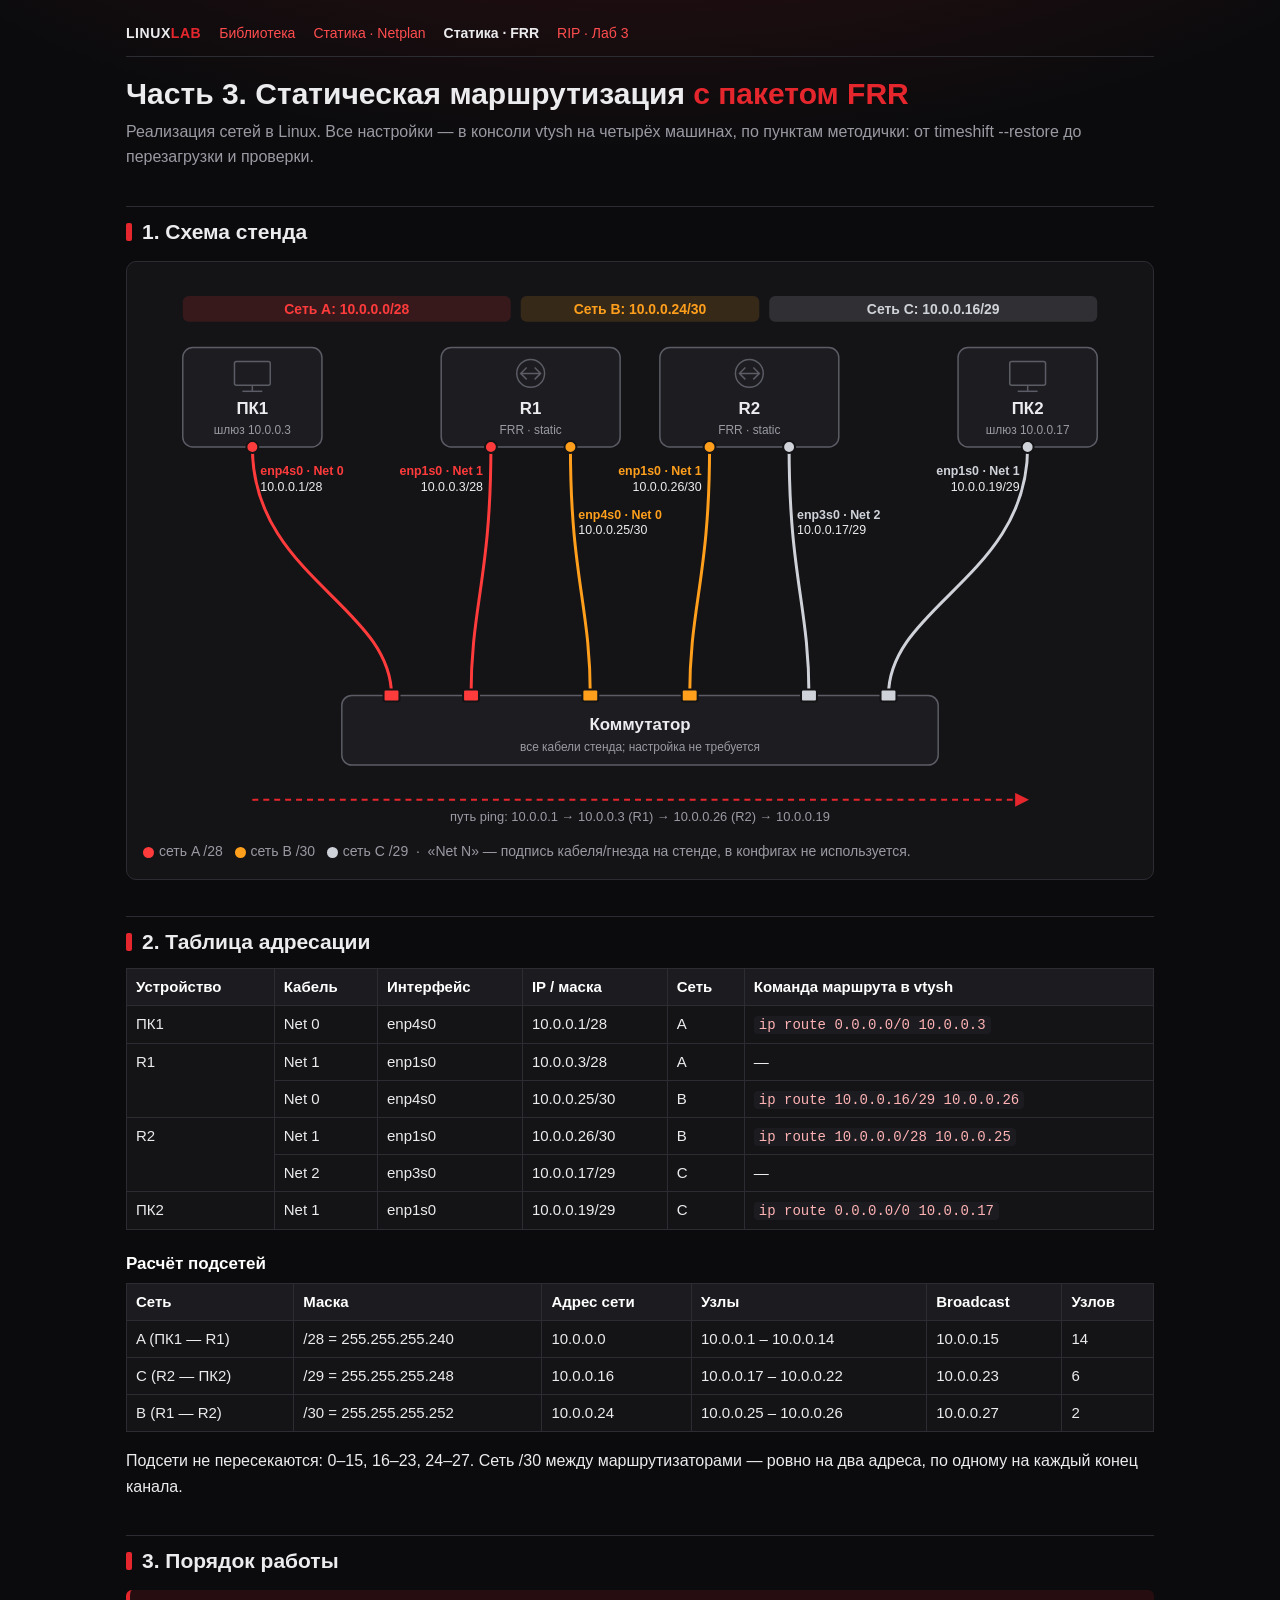
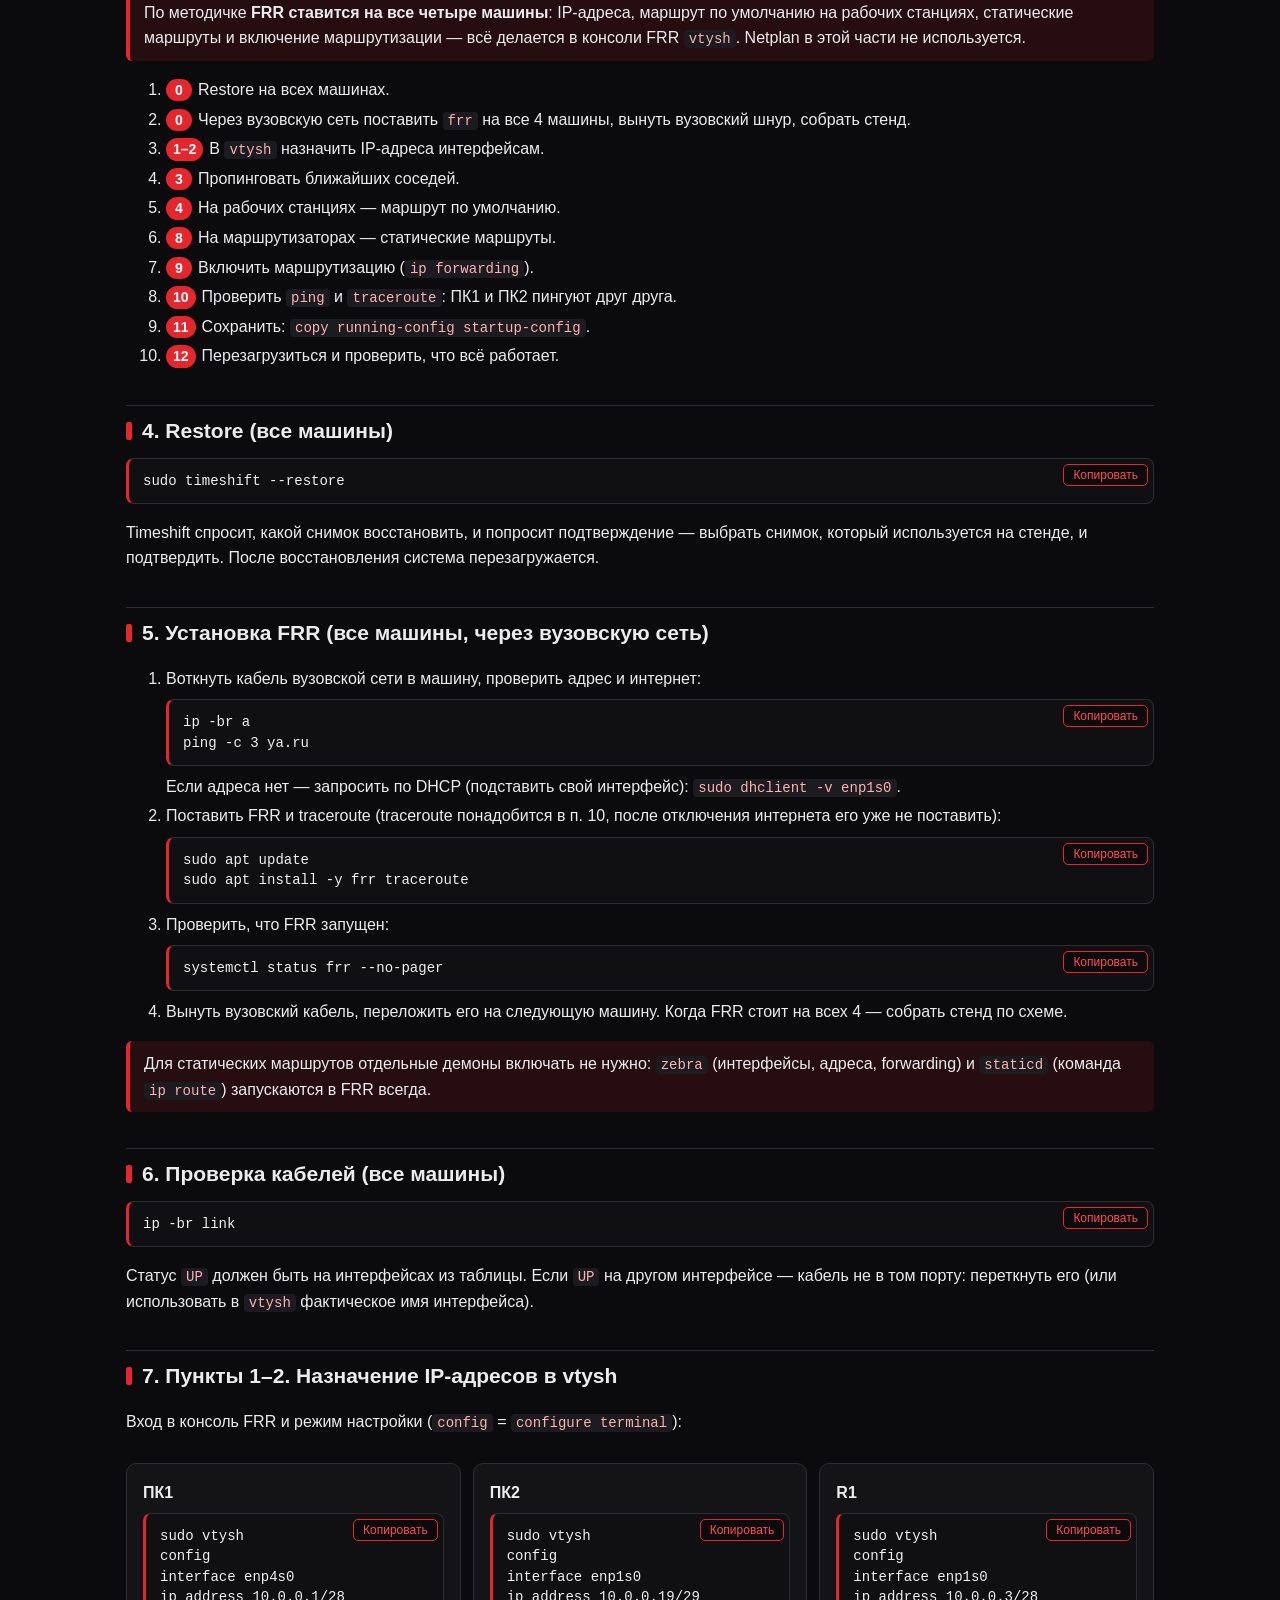
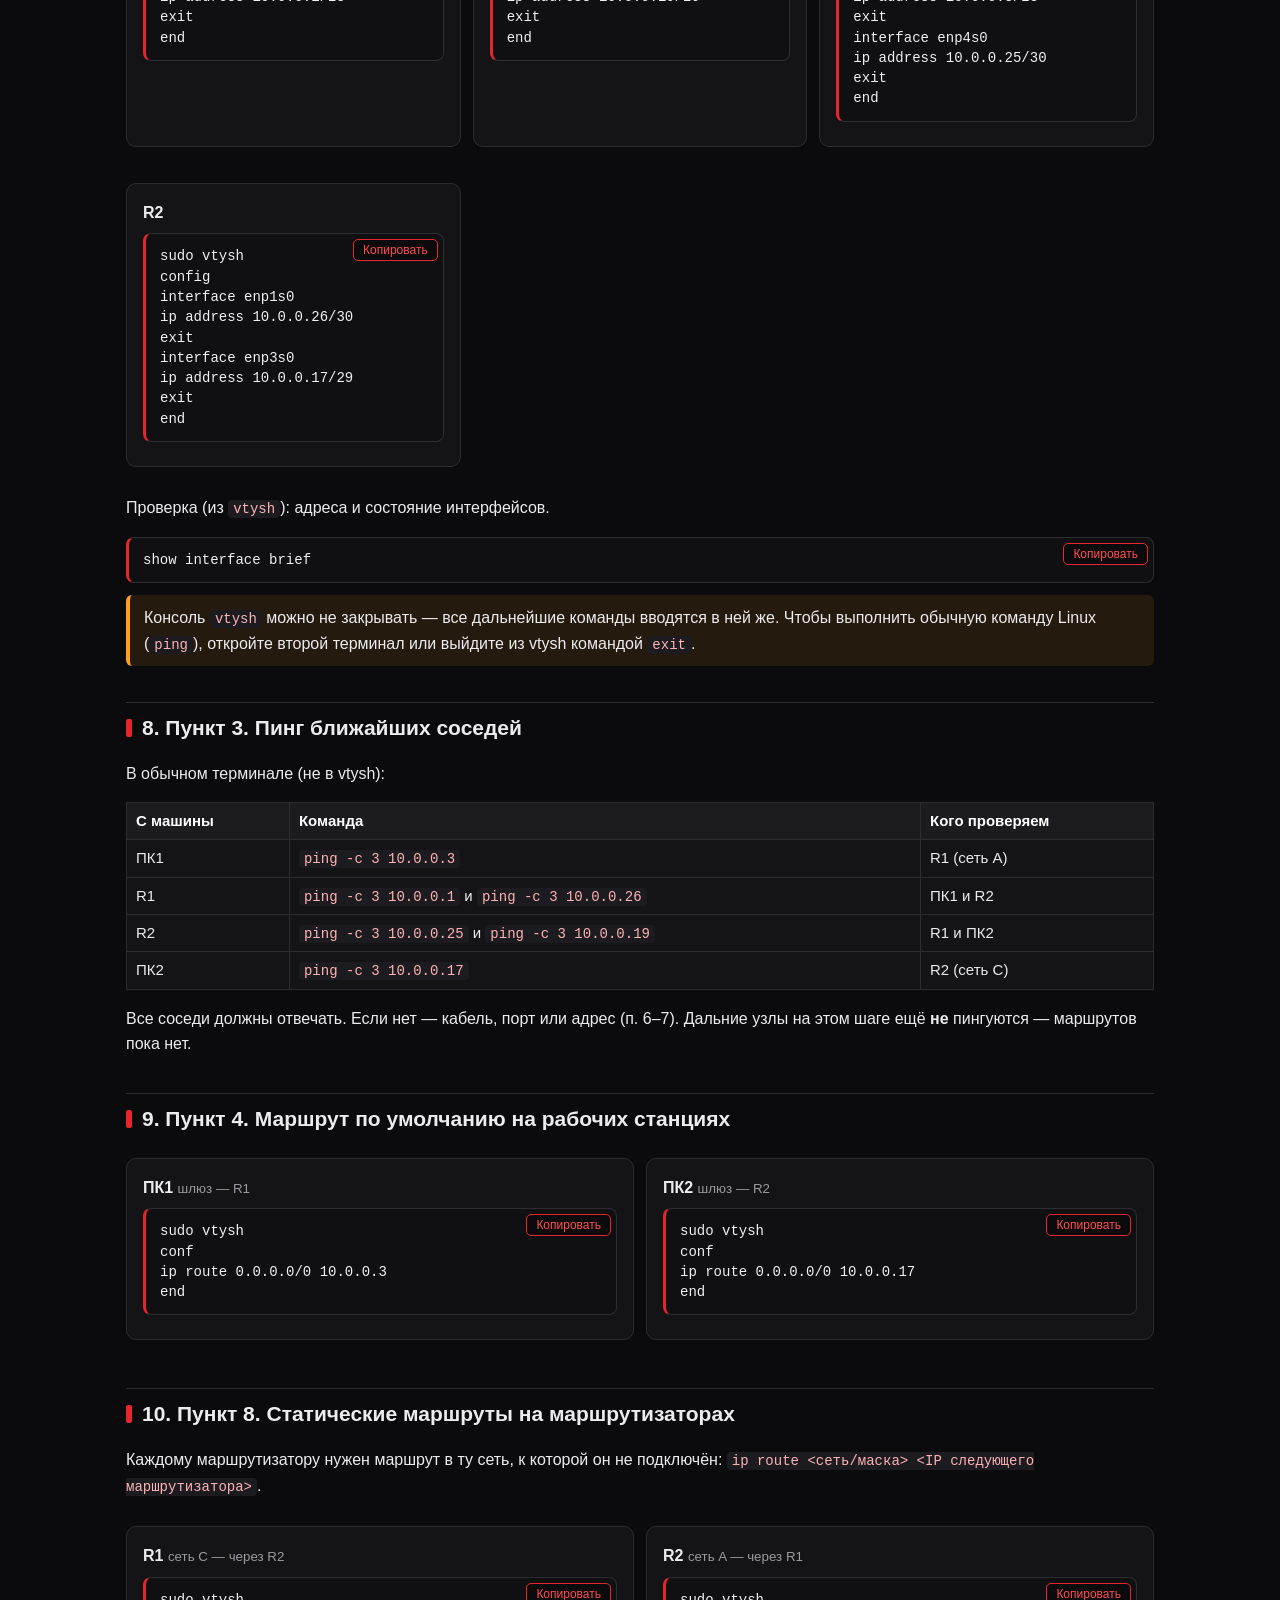
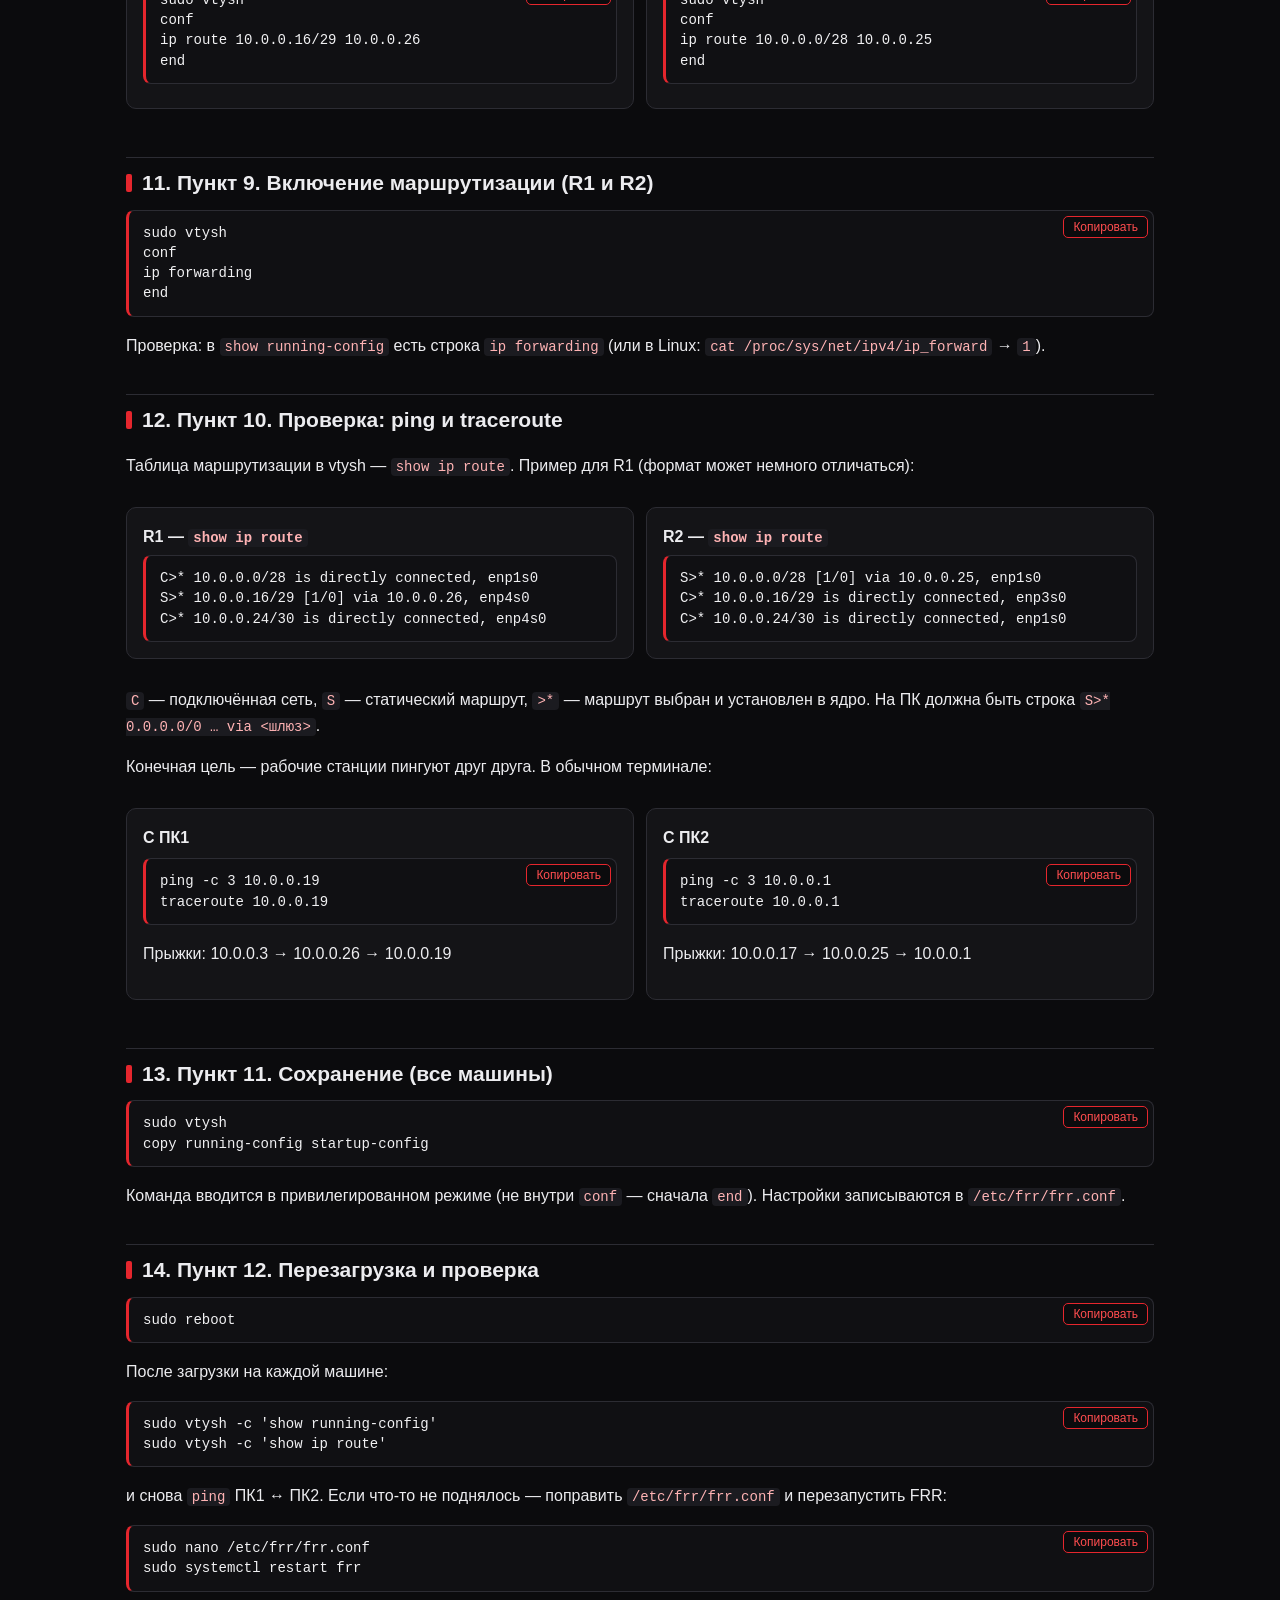
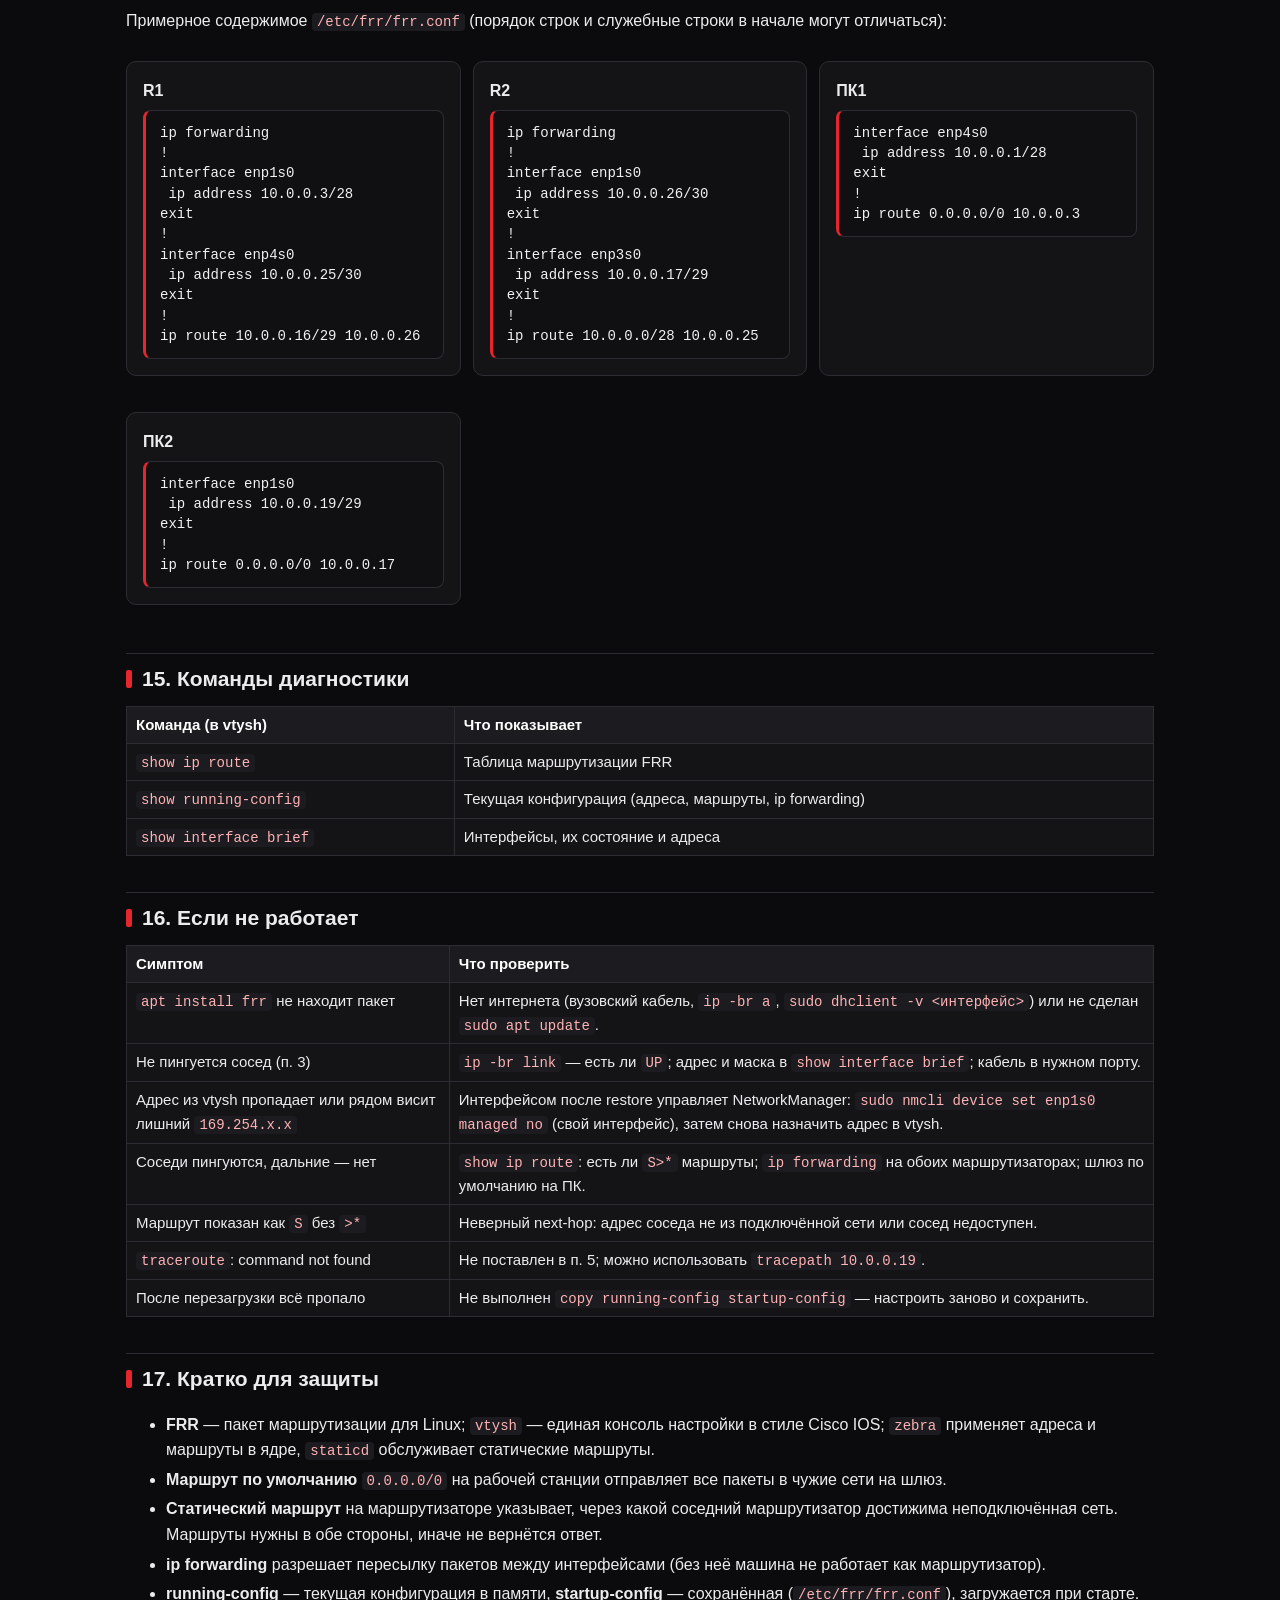
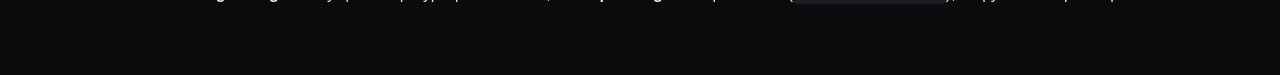
==== commit 81f2e9a4: "Гайд: Лаб 3, динамическая маршрутизация RIP" ====
--- a/frr.html
+++ b/frr.html
@@ -8,7 +8,7 @@
 </head>
 <body>
 <main>
-<nav class="topbar"><a class="brand" href="./">Linux<span>Lab</span></a><a href="./">Библиотека</a> <a href="static.html">Статика · Netplan</a> <b>Статика · FRR</b></nav>
+<nav class="topbar"><a class="brand" href="./">Linux<span>Lab</span></a><a href="./">Библиотека</a> <a href="static.html">Статика · Netplan</a> <b>Статика · FRR</b> <a href="rip.html">RIP · Лаб 3</a></nav>
 <h1>Часть 3. Статическая маршрутизация <span class="red">с пакетом FRR</span></h1>
 <p class="sub">Реализация сетей в Linux. Все настройки — в консоли vtysh на четырёх машинах, по пунктам методички: от timeshift --restore до перезагрузки и проверки.</p>
 <h2>1. Схема стенда</h2>
